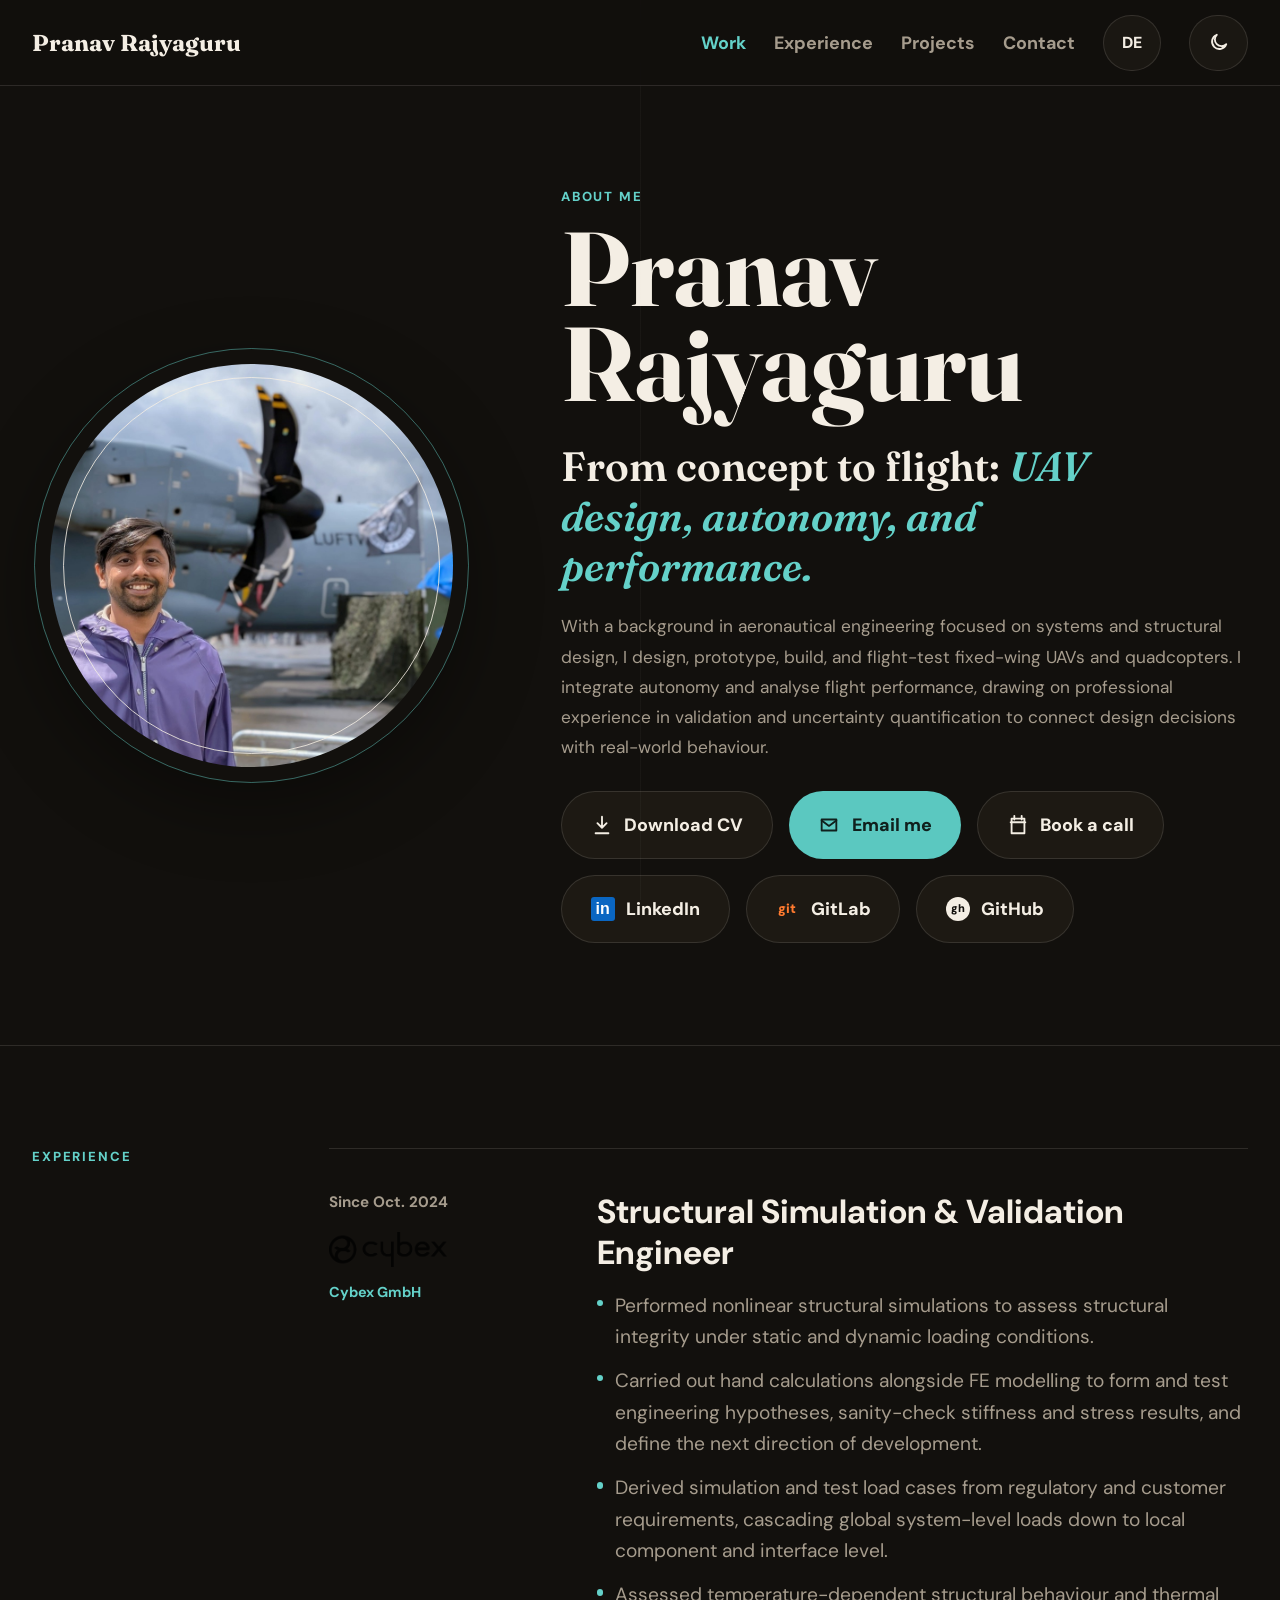
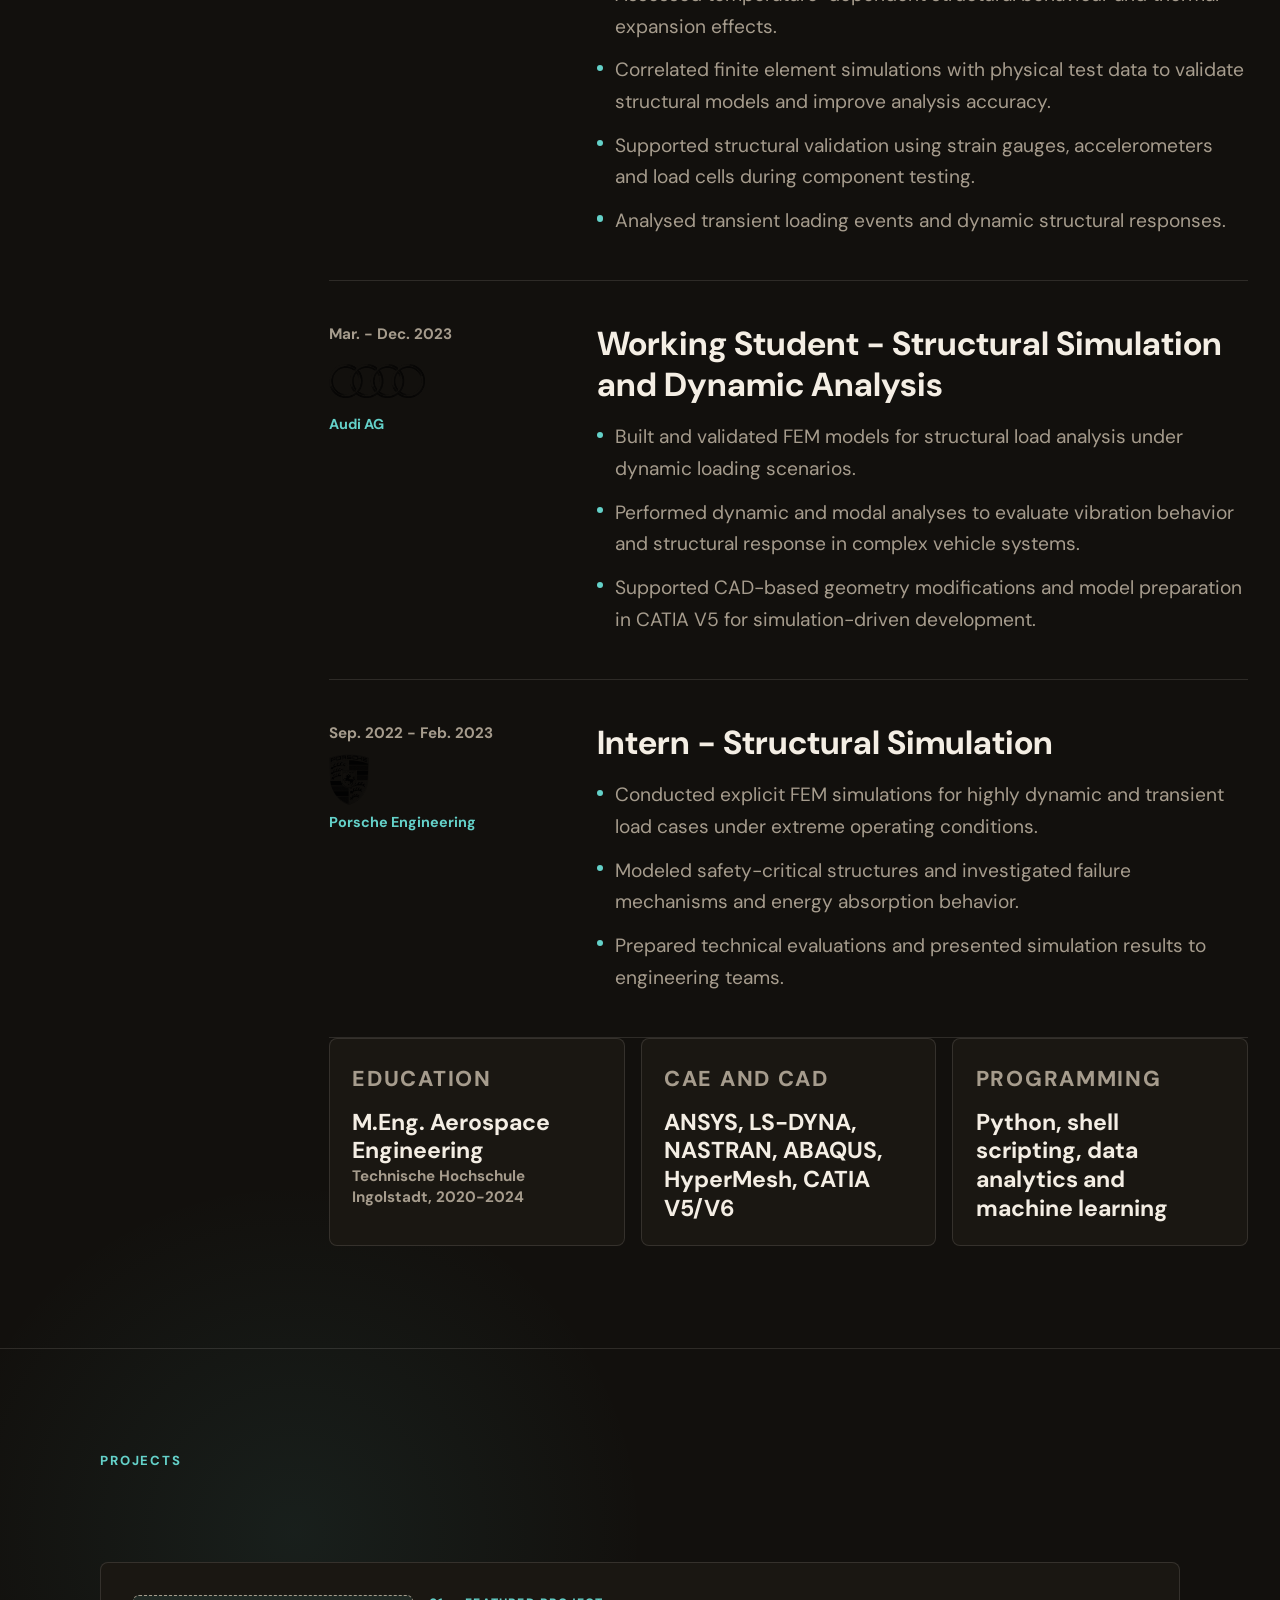
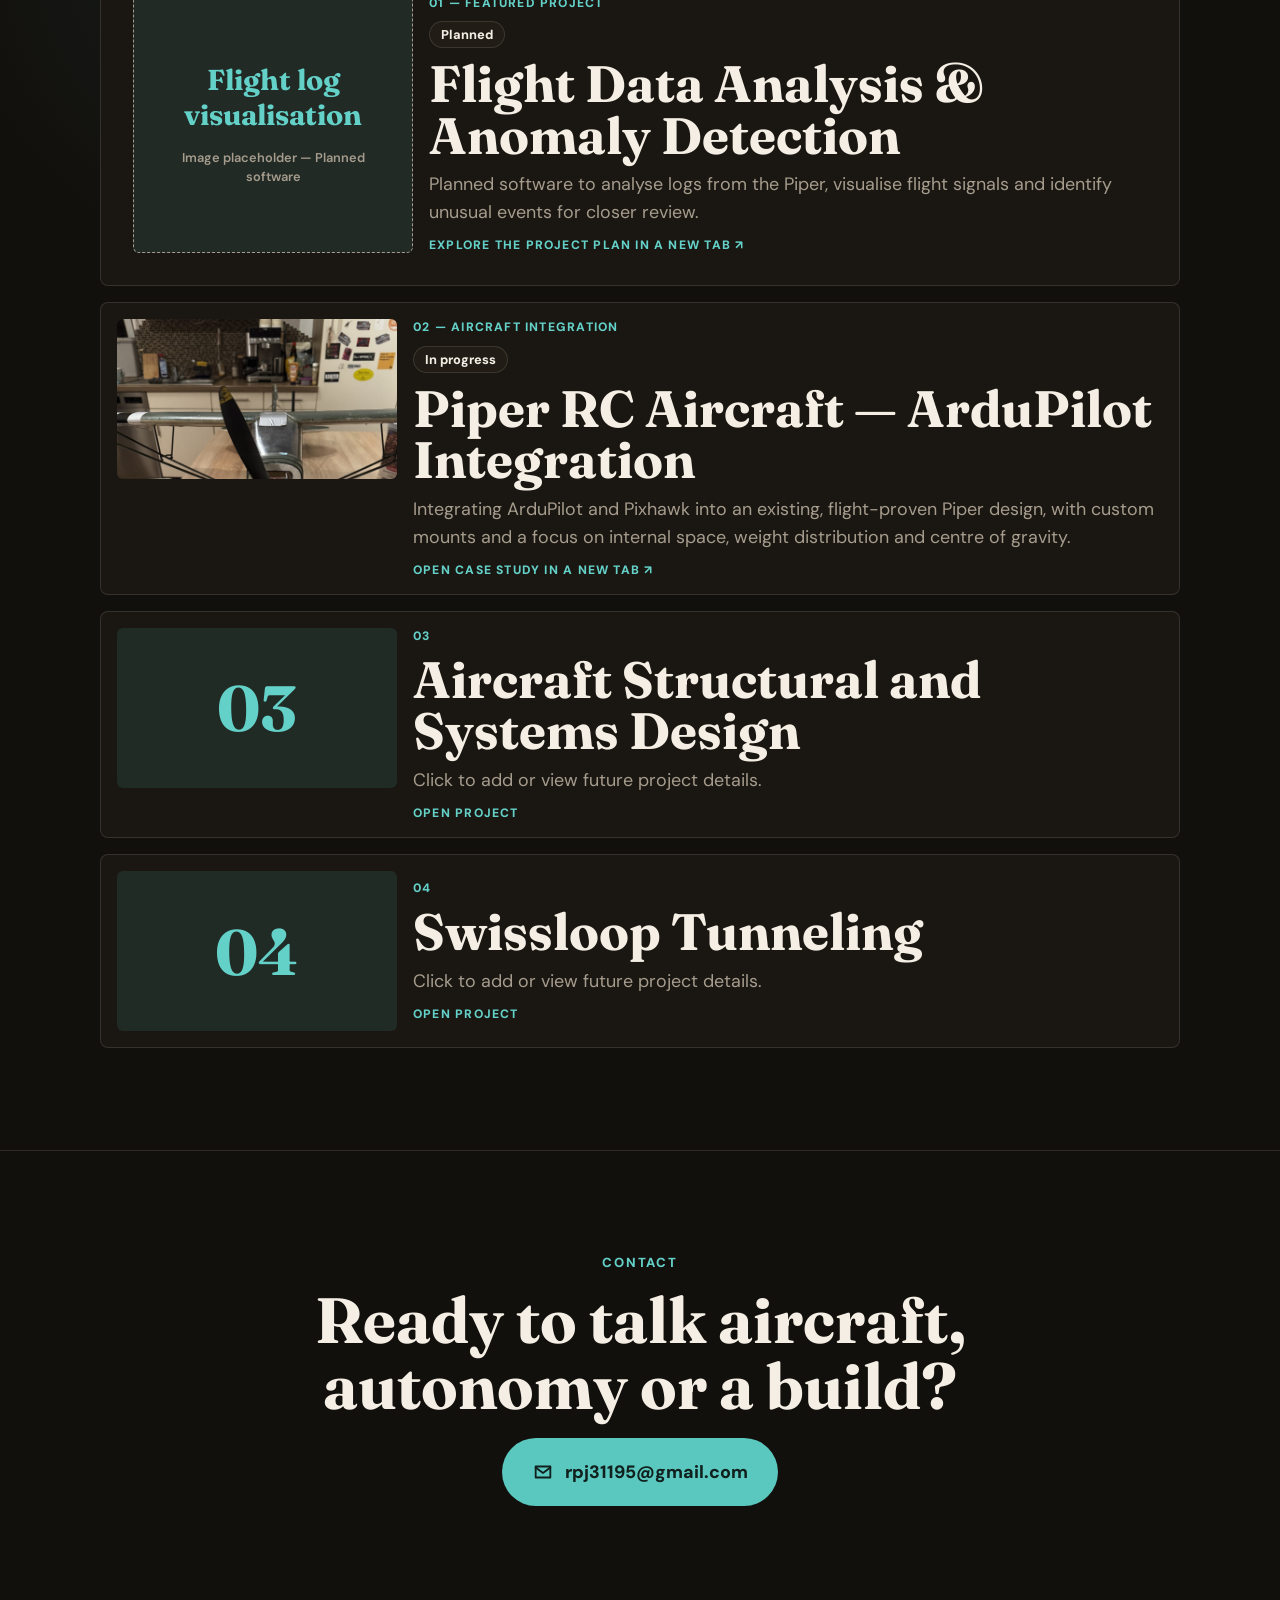
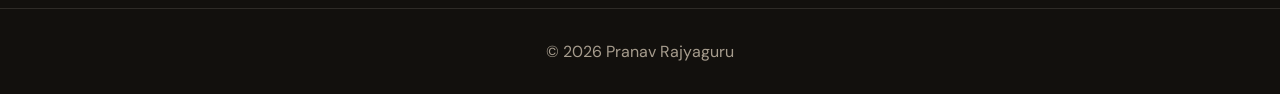
==== index.html @ cef31b55 "Add supplied Piper photos and clips in a compact responsive gallery" ====
<!DOCTYPE html>
<html lang="en">
<head>
  <meta charset="UTF-8">
  <meta name="viewport" content="width=device-width, initial-scale=1.0">
  <meta
    name="description"
    content="Portfolio for Pranav Rajyaguru, aeronautical engineer and UAV systems builder."
  >
  <title>Pranav Rajyaguru | Portfolio</title>
  <link rel="preconnect" href="https://fonts.googleapis.com">
  <link rel="preconnect" href="https://fonts.gstatic.com" crossorigin>
  <link
    href="https://fonts.googleapis.com/css2?family=DM+Sans:wght@500;600;700;800&family=Fraunces:opsz,wght@9..144,600;9..144,700&display=swap"
    rel="stylesheet"
  >
  <link rel="stylesheet" href="style.css?v=20260913-gallery">
</head>
<body>
  <header class="site-header">
    <nav class="nav-shell" aria-label="Primary navigation">
      <a class="brand" href="#work">Pranav Rajyaguru</a>

      <button class="menu-button" id="menuButton" type="button" aria-label="Open navigation">
        <span></span>
        <span></span>
        <span></span>
      </button>

      <div class="nav-actions" id="navLinks">
        <a class="active" href="#work">Work</a>
        <a href="#experience">Experience</a>
        <a href="#projects">Projects</a>
        <a href="#contact">Contact</a>
        <button class="chip-button" type="button" aria-label="Language preference">DE</button>
        <button class="chip-button theme-toggle" id="themeToggle" type="button" aria-label="Toggle theme">
          <svg viewBox="0 0 24 24" aria-hidden="true">
            <path d="M21 13.3A8 8 0 1 1 10.7 3a6.6 6.6 0 0 0 10.3 10.3Z"></path>
          </svg>
        </button>
      </div>
    </nav>
  </header>

  <main>
    <section class="hero section" id="work">
      <div class="hero-shell">
        <div class="portrait-wrap" aria-label="Portrait">
          <img src="assets/profile-round.jpg" alt="Pranav Rajyaguru" class="portrait">
        </div>

        <div class="hero-copy">
          <p class="eyebrow">About me</p>
          <h1>Pranav Rajyaguru</h1>
          <p class="lead">
            From concept to flight: <em>UAV design, autonomy, and performance.</em>
          </p>
          <p class="lead-detail">
            With a background in aeronautical engineering focused on systems
            and structural design, I design, prototype, build, and flight-test
            fixed-wing UAVs and quadcopters. I integrate autonomy and analyse
            flight performance, drawing on professional experience in validation
            and uncertainty quantification to connect design decisions with
            real-world behaviour.
          </p>

          <div class="button-row">
            <a class="pill-button" href="#contact">
              <svg viewBox="0 0 24 24" aria-hidden="true">
                <path d="M12 3v12m0 0 5-5m-5 5-5-5M5 21h14"></path>
              </svg>
              Download CV
            </a>
            <a class="pill-button primary" href="mailto:rpj31195@gmail.com">
              <svg viewBox="0 0 24 24" aria-hidden="true">
                <path d="M4 6h16v12H4z"></path>
                <path d="m4 7 8 6 8-6"></path>
              </svg>
              Email me
            </a>
            <a class="pill-button" href="#contact">
              <svg viewBox="0 0 24 24" aria-hidden="true">
                <path d="M8 2v4m8-4v4M4 9h16M5 5h14v16H5z"></path>
              </svg>
              Book a call
            </a>
          </div>

          <div class="social-row" aria-label="Social links">
            <a href="https://www.linkedin.com/in/pranavrajyaguru/" target="_blank" rel="noopener">
              <span class="social-icon linkedin">in</span>
              LinkedIn
            </a>
            <a href="https://gitlab.com/pranavrajyaguru" target="_blank" rel="noopener">
              <span class="social-icon gitlab">git</span>
              GitLab
            </a>
            <a href="https://github.com/pranavrajyaguru" target="_blank" rel="noopener">
              <span class="social-icon github">gh</span>
              GitHub
            </a>
          </div>
        </div>
      </div>
    </section>

    <section class="section split-section" id="experience">
      <div class="content-shell">
        <p class="section-kicker">Experience</p>
        <div class="experience-stack">
          <article class="experience-item">
            <div class="experience-meta">
              <span>Since Oct. 2024</span>
              <div class="experience-logo-card">
                <img class="cybex-logo-img" src="assets/experience-cybex-transparent.png" alt="Cybex GmbH logo">
              </div>
              <strong>Cybex GmbH</strong>
            </div>
            <div>
              <h3>Structural Simulation &amp; Validation Engineer</h3>
              <ul>
                <li>Performed nonlinear structural simulations to assess structural integrity under static and dynamic loading conditions.</li>
                <li>Carried out hand calculations alongside FE modelling to form and test engineering hypotheses, sanity-check stiffness and stress results, and define the next direction of development.</li>
                <li>Derived simulation and test load cases from regulatory and customer requirements, cascading global system-level loads down to local component and interface level.</li>
                <li>Assessed temperature-dependent structural behaviour and thermal expansion effects.</li>
                <li>Correlated finite element simulations with physical test data to validate structural models and improve analysis accuracy.</li>
                <li>Supported structural validation using strain gauges, accelerometers and load cells during component testing.</li>
                <li>Analysed transient loading events and dynamic structural responses.</li>
              </ul>
            </div>
          </article>

          <article class="experience-item">
            <div class="experience-meta">
              <span>Mar. - Dec. 2023</span>
              <div class="experience-logo-card">
                <img class="audi-logo-img" src="assets/experience-audi-transparent.png" alt="Audi AG logo">
              </div>
              <strong>Audi AG</strong>
            </div>
            <div>
              <h3>Working Student - Structural Simulation and Dynamic Analysis</h3>
              <ul>
                <li>Built and validated FEM models for structural load analysis under dynamic loading scenarios.</li>
                <li>Performed dynamic and modal analyses to evaluate vibration behavior and structural response in complex vehicle systems.</li>
                <li>Supported CAD-based geometry modifications and model preparation in CATIA V5 for simulation-driven development.</li>
              </ul>
            </div>
          </article>

          <article class="experience-item">
            <div class="experience-meta">
              <span>Sep. 2022 - Feb. 2023</span>
              <div class="experience-logo-card">
                <img class="porsche-logo-img" src="assets/experience-porsche-transparent.png" alt="Porsche Engineering logo">
              </div>
              <strong>Porsche Engineering</strong>
            </div>
            <div>
              <h3>Intern - Structural Simulation</h3>
              <ul>
                <li>Conducted explicit FEM simulations for highly dynamic and transient load cases under extreme operating conditions.</li>
                <li>Modeled safety-critical structures and investigated failure mechanisms and energy absorption behavior.</li>
                <li>Prepared technical evaluations and presented simulation results to engineering teams.</li>
              </ul>
            </div>
          </article>

          <div class="card-grid">
            <article class="detail-card">
              <p>Education</p>
              <h3>M.Eng. Aerospace Engineering</h3>
              <span>Technische Hochschule Ingolstadt, 2020-2024</span>
            </article>
            <article class="detail-card">
              <p>CAE and CAD</p>
              <h3>ANSYS, LS-DYNA, NASTRAN, ABAQUS, HyperMesh, CATIA V5/V6</h3>
            </article>
            <article class="detail-card">
              <p>Programming</p>
              <h3>Python, shell scripting, data analytics and machine learning</h3>
            </article>
          </div>
        </div>
      </div>
    </section>

    <section class="section split-section" id="projects">
      <div class="content-shell">
        <p class="section-kicker">Projects</p>
        <div class="project-stack">
          <article class="project-accordion project-featured">
            <a class="project-card-link" href="project-flight-data.html" target="_blank" rel="noopener">
              <span class="project-card-media analysis-placeholder">Flight log visualisation<span>Image placeholder &mdash; Planned software</span></span>
              <span class="project-summary-copy">
                <span class="project-card-number">01 &mdash; Featured project</span>
                <span class="project-status">Planned</span>
                <strong>Flight Data Analysis &amp; Anomaly Detection</strong>
                <span>Planned software to analyse logs from the Piper, visualise flight signals and identify unusual events for closer review.</span>
                <span class="project-card-action">Explore the project plan in a new tab &#8599;</span>
              </span>
            </a>
          </article>

          <article class="project-accordion">
            <a class="project-card-link" href="project-autonomous-uav.html" target="_blank" rel="noopener">
              <img class="aircraft-photo" src="assets/piper/piper-9458.jpg" alt="Piper aircraft viewed from the front on the workbench" loading="lazy">
              <span class="project-summary-copy">
                <span class="project-card-number">02 &mdash; Aircraft integration</span>
                <span class="project-status">In progress</span>
                <strong>Piper RC Aircraft &mdash; ArduPilot Integration</strong>
                <span>Integrating ArduPilot and Pixhawk into an existing, flight-proven Piper design, with custom mounts and a focus on internal space, weight distribution and centre of gravity.</span>
                <span class="project-card-action">Open case study in a new tab &#8599;</span>
              </span>
            </a>
          </article>

          <details class="project-accordion">
            <summary>
              <span class="project-card-media" aria-hidden="true">03</span>
              <span class="project-summary-copy">
                <span class="project-card-number">03</span>
                <strong>Aircraft Structural and Systems Design</strong>
                <span>Click to add or view future project details.</span>
                <span class="project-card-action">Open project</span>
              </span>
            </summary>
            <div class="project-placeholder">
              <p class="project-label">Aircraft Design</p>
              <h2>Aircraft Structural and Systems Design</h2>
              <p>
                This project card is ready for the full aircraft structure and
                systems engineering description.
              </p>
            </div>
          </details>

          <details class="project-accordion">
            <summary>
              <span class="project-card-media" aria-hidden="true">04</span>
              <span class="project-summary-copy">
                <span class="project-card-number">04</span>
                <strong>Swissloop Tunneling</strong>
                <span>Click to add or view future project details.</span>
                <span class="project-card-action">Open project</span>
              </span>
            </summary>
            <div class="project-placeholder">
              <p class="project-label">Student Engineering Team</p>
              <h2>Swissloop Tunneling</h2>
              <p>
                This project card is ready for the full Swissloop Tunneling
                project story.
              </p>
            </div>
          </details>
        </div>
      </div>
    </section>

    <section class="section contact-section" id="contact">
      <div class="contact-shell">
        <p class="section-kicker">Contact</p>
        <h2>Ready to talk aircraft, autonomy or a build?</h2>
        <a class="pill-button primary" href="mailto:rpj31195@gmail.com">
          <svg viewBox="0 0 24 24" aria-hidden="true">
            <path d="M4 6h16v12H4z"></path>
            <path d="m4 7 8 6 8-6"></path>
          </svg>
          rpj31195@gmail.com
        </a>
      </div>
    </section>
  </main>

  <footer class="footer">
    <p>&copy; <span id="currentYear"></span> Pranav Rajyaguru</p>
  </footer>

  <script src="script.js?v=20260908-hero-copy"></script>
</body>
</html>
---- style.css ----
:root {
  --bg: #12100d;
  --panel: #1a1712;
  --panel-strong: #211d16;
  --text: #f4eee4;
  --muted: #a69c8d;
  --line: rgba(244, 238, 228, 0.12);
  --accent: #64d1c9;
  --accent-strong: #5bc8c0;
  --shadow: rgba(0, 0, 0, 0.35);
  --font-display: "Fraunces", Georgia, serif;
  --font-body: "DM Sans", Arial, sans-serif;
}

[data-theme="light"] {
  --bg: #f5eee4;
  --panel: #fff8ed;
  --panel-strong: #efe3d2;
  --text: #181510;
  --muted: #6f6252;
  --line: rgba(24, 21, 16, 0.14);
  --shadow: rgba(57, 43, 25, 0.14);
}

* {
  box-sizing: border-box;
  margin: 0;
  padding: 0;
}

html {
  scroll-behavior: smooth;
}

body {
  background:
    radial-gradient(circle at 23% 64%, rgba(100, 209, 201, 0.08), transparent 22rem),
    var(--bg);
  color: var(--text);
  font-family: var(--font-body);
  min-height: 100vh;
  transition: background-color 180ms ease, color 180ms ease;
}

body::before {
  background: linear-gradient(90deg, transparent, rgba(244, 238, 228, 0.035), transparent);
  content: "";
  inset: 0 auto 0 50%;
  pointer-events: none;
  position: fixed;
  width: 1px;
}

img {
  display: block;
  max-width: 100%;
}

a {
  color: inherit;
  text-decoration: none;
}

button {
  color: inherit;
  font: inherit;
}

.site-header {
  background: rgba(18, 16, 13, 0.86);
  backdrop-filter: blur(18px);
  position: sticky;
  top: 0;
  z-index: 10;
}

[data-theme="light"] .site-header {
  background: rgba(245, 238, 228, 0.86);
}

.nav-shell {
  align-items: center;
  border-bottom: 1px solid var(--line);
  display: flex;
  gap: 2rem;
  justify-content: space-between;
  margin: 0 auto;
  max-width: 1476px;
  min-height: 86px;
  padding: 0 2rem;
}

.brand {
  font-family: var(--font-display);
  font-size: clamp(1.25rem, 1.8vw, 1.7rem);
  font-weight: 700;
  letter-spacing: 0;
}

.nav-actions {
  align-items: center;
  display: flex;
  gap: clamp(1rem, 2.2vw, 2.4rem);
}

.nav-actions a {
  color: var(--muted);
  font-size: clamp(0.95rem, 1.4vw, 1.38rem);
  font-weight: 700;
  transition: color 160ms ease;
}

.nav-actions a:hover,
.nav-actions a.active {
  color: var(--accent);
}

.chip-button {
  align-items: center;
  background: var(--panel);
  border: 1px solid var(--line);
  border-radius: 999px;
  cursor: pointer;
  display: inline-flex;
  font-weight: 800;
  height: 56px;
  justify-content: center;
  min-width: 56px;
  padding: 0 1.1rem;
  transition: transform 160ms ease, border-color 160ms ease;
}

.chip-button:hover {
  border-color: rgba(100, 209, 201, 0.45);
  transform: translateY(-2px);
}

.theme-toggle svg {
  fill: none;
  height: 22px;
  stroke: currentColor;
  stroke-linecap: round;
  stroke-linejoin: round;
  stroke-width: 2;
  width: 22px;
}

.menu-button {
  background: transparent;
  border: 0;
  cursor: pointer;
  display: none;
  height: 42px;
  width: 42px;
}

.menu-button span {
  background: currentColor;
  display: block;
  height: 2px;
  margin: 7px auto;
  width: 23px;
}

.section {
  padding: clamp(5rem, 8vw, 9rem) 2rem;
}

.hero {
  min-height: calc(100vh - 86px);
}

.hero-shell {
  align-items: center;
  display: grid;
  gap: clamp(3.5rem, 7vw, 6rem);
  grid-template-columns: minmax(280px, 0.78fr) minmax(320px, 1.22fr);
  margin: 0 auto;
  max-width: 1510px;
}

.portrait-wrap {
  aspect-ratio: 1;
  border: 1px solid rgba(100, 209, 201, 0.46);
  border-radius: 50%;
  box-shadow: 0 24px 70px var(--shadow);
  margin-inline: auto;
  max-width: 510px;
  padding: 15px;
  position: relative;
  width: min(100%, 34vw);
}

.portrait-wrap::after {
  border: 1px solid rgba(244, 238, 228, 0.82);
  border-radius: 50%;
  content: "";
  inset: 28px;
  pointer-events: none;
  position: absolute;
}

.portrait {
  border-radius: 50%;
  height: 100%;
  object-fit: cover;
  object-position: center;
  width: 100%;
}

.hero-copy {
  max-width: 740px;
}

.eyebrow,
.section-kicker,
.project-label {
  color: var(--accent);
  font-size: 0.82rem;
  font-weight: 800;
  letter-spacing: 0.14em;
  margin-bottom: 1rem;
  text-transform: uppercase;
}

h1,
h2 {
  font-family: var(--font-display);
  font-weight: 700;
  letter-spacing: 0;
}

h1 {
  font-size: clamp(4.5rem, 8.2vw, 7.3rem);
  line-height: 0.9;
  margin-bottom: 2rem;
}

.lead {
  font-family: var(--font-display);
  font-size: clamp(2rem, 3.2vw, 2.8rem);
  font-weight: 600;
  line-height: 1.22;
  max-width: 620px;
}

.lead em {
  color: var(--accent);
  font-style: italic;
}

.lead-detail {
  color: var(--muted);
  font-size: clamp(1.02rem, 1.35vw, 1.2rem);
  line-height: 1.75;
  margin-top: 1.2rem;
  max-width: 710px;
}

.button-row,
.social-row {
  display: flex;
  flex-wrap: wrap;
  gap: 1rem;
}

.button-row {
  margin-top: 1.75rem;
}

.social-row {
  margin-top: 1rem;
}

.pill-button,
.social-row a {
  align-items: center;
  background: rgba(33, 29, 22, 0.78);
  border: 1px solid var(--line);
  border-radius: 999px;
  display: inline-flex;
  font-size: clamp(1rem, 1.4vw, 1.35rem);
  font-weight: 800;
  gap: 0.7rem;
  justify-content: center;
  min-height: 68px;
  padding: 0 1.8rem;
  transition: transform 160ms ease, border-color 160ms ease, background 160ms ease;
}

[data-theme="light"] .pill-button,
[data-theme="light"] .social-row a {
  background: rgba(255, 248, 237, 0.8);
}

.pill-button:hover,
.social-row a:hover {
  border-color: rgba(100, 209, 201, 0.5);
  transform: translateY(-3px);
}

.pill-button.primary {
  background: var(--accent-strong);
  border-color: transparent;
  color: #10201d;
}

.pill-button svg {
  fill: none;
  height: 22px;
  stroke: currentColor;
  stroke-linecap: round;
  stroke-linejoin: round;
  stroke-width: 2;
  width: 22px;
}

.social-icon {
  align-items: center;
  display: inline-flex;
  font-size: 0.82rem;
  font-weight: 900;
  height: 24px;
  justify-content: center;
  line-height: 1;
  width: 24px;
}

.linkedin {
  background: #0a66c2;
  border-radius: 3px;
  color: #fff;
  font-family: Arial, sans-serif;
  font-size: 1rem;
}

.gitlab {
  color: #ff7a2f;
}

.github {
  background: var(--text);
  border-radius: 50%;
  color: var(--bg);
  font-size: 0.68rem;
}

.content-shell,
.contact-shell {
  margin: 0 auto;
  max-width: 1240px;
}

.content-shell {
  display: grid;
  gap: clamp(2rem, 6vw, 5rem);
  grid-template-columns: 220px 1fr;
}

.split-section {
  border-top: 1px solid var(--line);
}

.split-section h2,
.contact-section h2 {
  font-size: clamp(2.4rem, 5vw, 4.4rem);
  line-height: 1.03;
  margin-bottom: 1.2rem;
}

.split-section p:not(.section-kicker):not(.project-label) {
  color: var(--muted);
  font-size: clamp(1.05rem, 1.7vw, 1.35rem);
  line-height: 1.75;
  max-width: 870px;
}

.card-grid {
  display: grid;
  gap: 1rem;
  grid-template-columns: repeat(3, minmax(0, 1fr));
}

.experience-stack {
  display: grid;
  gap: 0;
}

.experience-item {
  background: transparent;
  border: 0;
  border-top: 1px solid var(--line);
  border-radius: 0;
  display: grid;
  gap: clamp(1.4rem, 4vw, 3rem);
  grid-template-columns: minmax(170px, 220px) minmax(0, 1fr);
  padding: clamp(1.8rem, 3.4vw, 2.7rem) 0;
}

.experience-item:last-of-type {
  border-bottom: 1px solid var(--line);
}

.experience-meta {
  align-content: start;
  display: grid;
  gap: 0.6rem;
}

.experience-meta span,
.detail-card span {
  color: var(--muted);
  font-size: 0.95rem;
  font-weight: 700;
}

.experience-meta strong {
  color: var(--accent);
  font-size: 0.9rem;
  line-height: 1.25;
}

.experience-logo-card {
  align-items: center;
  background: transparent;
  border: 0;
  border-radius: 0;
  display: flex;
  height: 48px;
  justify-content: flex-start;
  margin-top: 0.2rem;
  overflow: visible;
  padding: 0;
  width: 132px;
}

.experience-logo-card img {
  filter: grayscale(1) contrast(1.04);
  max-height: 42px;
  mix-blend-mode: multiply;
  object-fit: contain;
  opacity: 0.9;
  width: 100%;
}

.experience-logo-card .cybex-logo-img {
  max-height: none;
  width: 118px;
}

.experience-logo-card .audi-logo-img {
  max-height: none;
  width: 96px;
}

.experience-logo-card .porsche-logo-img {
  max-height: none;
  width: 40px;
}

[data-theme="dark"] .experience-logo-card img {
  filter: grayscale(1) invert(1) contrast(0.9);
  mix-blend-mode: screen;
  opacity: 0.82;
}

.experience-item h3 {
  font-size: clamp(1.45rem, 2.6vw, 2.25rem);
  line-height: 1.22;
  margin-bottom: 1rem;
}

.experience-item ul {
  color: var(--muted);
  display: grid;
  font-size: clamp(1rem, 1.6vw, 1.2rem);
  gap: 0.75rem;
  line-height: 1.65;
  list-style: none;
}

.experience-item li {
  padding-left: 1.15rem;
  position: relative;
}

.experience-item li::before {
  background: var(--accent);
  border-radius: 50%;
  content: "";
  height: 0.38rem;
  left: 0;
  position: absolute;
  top: 0.65rem;
  width: 0.38rem;
}

.detail-card,
.project-feature {
  background: var(--panel);
  border: 1px solid var(--line);
  border-radius: 8px;
}

.detail-card {
  padding: 1.4rem;
}

.detail-card p {
  color: var(--accent);
  font-size: 0.82rem;
  font-weight: 800;
  letter-spacing: 0.08em;
  margin-bottom: 0.55rem;
  text-transform: uppercase;
}

.detail-card h3 {
  font-size: clamp(1.2rem, 1.8vw, 1.55rem);
  line-height: 1.25;
}

.project-feature {
  align-items: start;
  display: grid;
  gap: 2rem;
  grid-template-columns: minmax(240px, 0.55fr) 1fr;
  overflow: hidden;
  padding: 1rem;
}

#projects .content-shell {
  grid-template-columns: 1fr;
  max-width: 1080px;
}

#projects .section-kicker {
  margin-bottom: 1rem;
}

.project-stack {
  display: grid;
  gap: 1rem;
}

.project-featured {
  border-color: var(--accent);
  border-top: 4px solid var(--accent);
}

.project-featured .project-card-link {
  padding: clamp(1rem, 3vw, 2rem);
}

.project-summary-copy .project-status {
  justify-self: start;
  background: var(--panel-strong);
  border: 1px solid var(--line);
  border-radius: 999px;
  color: var(--text);
  font-size: 0.8rem;
  font-weight: 800;
  padding: 0.25rem 0.7rem;
}

.analysis-placeholder {
  background: var(--panel-strong);
  border: 1px dashed var(--muted);
  color: var(--text);
  display: flex;
  flex-direction: column;
  gap: 1rem;
  justify-content: center;
  padding: 1.5rem;
  text-align: center;
}

.project-card-media.analysis-placeholder {
  font-size: clamp(1.3rem, 2.5vw, 1.8rem);
  height: 100%;
  min-height: 180px;
  aspect-ratio: auto;
}

.analysis-placeholder span {
  color: var(--muted);
  font-family: var(--font-body);
  font-size: 0.8rem;
  font-weight: 600;
  line-height: 1.5;
}

.project-card-link img.aircraft-photo {
  object-position: center top;
}

.project-card-link:focus-visible,
.case-study-link:focus-visible {
  outline: 3px solid var(--accent);
  outline-offset: -3px;
}

.project-accordion {
  background: var(--panel);
  border: 1px solid var(--line);
  border-radius: 8px;
  overflow: hidden;
  transition: border-color 160ms ease, background 160ms ease;
}

.project-accordion[open],
.project-accordion:hover {
  background: var(--panel-strong);
  border-color: rgba(100, 209, 201, 0.44);
}

.project-accordion summary,
.project-card-link {
  align-items: stretch;
  cursor: pointer;
  display: grid;
  gap: 1rem;
  grid-template-columns: minmax(180px, 280px) minmax(0, 1fr);
  list-style: none;
  padding: 1rem;
}

.project-accordion summary::-webkit-details-marker {
  display: none;
}

.project-accordion summary img,
.project-card-link img,
.project-card-media {
  aspect-ratio: 16 / 9;
  background: rgba(100, 209, 201, 0.1);
  border-radius: 6px;
  height: 160px;
  object-fit: cover;
  width: 100%;
}

.project-card-media {
  align-items: center;
  color: var(--accent);
  display: flex;
  font-family: var(--font-display);
  font-size: clamp(2.4rem, 6vw, 4rem);
  font-weight: 700;
  justify-content: center;
}

.project-summary-copy {
  align-content: center;
  display: grid;
  gap: 0.65rem;
  min-width: 0;
}

.project-summary-copy strong {
  font-family: var(--font-display);
  font-size: clamp(1.8rem, 4vw, 3.5rem);
  line-height: 1;
}

.project-summary-copy span:not(.project-card-number):not(.project-card-action):not(.project-status) {
  color: var(--muted);
  font-size: clamp(1rem, 1.4vw, 1.15rem);
  line-height: 1.55;
}

.project-card-number,
.project-card-action {
  color: var(--accent);
  font-size: 0.76rem;
  font-weight: 800;
  letter-spacing: 0.1em;
  text-transform: uppercase;
}

.project-card-link {
  transition: transform 180ms ease;
}

.project-card-link:hover {
  transform: translateY(-2px);
}

.project-accordion[open] .project-card-action {
  color: var(--text);
}

.project-accordion[open] .project-feature,
.project-accordion[open] .project-placeholder {
  animation: project-panel-in 180ms ease;
}

@keyframes project-panel-in {
  from {
    opacity: 0;
    transform: translateY(8px);
  }

  to {
    opacity: 1;
    transform: translateY(0);
  }
}

.project-feature img {
  aspect-ratio: 4 / 3;
  border-radius: 6px;
  height: 100%;
  max-height: 420px;
  object-fit: cover;
  width: 100%;
}

.project-copy {
  padding: 1rem 1rem 1rem 0;
}

.project-copy > p {
  margin-bottom: 1.2rem;
}

.project-highlights,
.project-phases {
  display: grid;
  gap: 1rem;
  margin-top: 1rem;
}

.project-highlights {
  grid-template-columns: repeat(2, minmax(0, 1fr));
}

.project-highlights div,
.project-phases article {
  background: rgba(255, 255, 255, 0.025);
  border: 1px solid var(--line);
  border-radius: 8px;
  padding: 1rem;
}

.project-highlights span,
.project-phases span {
  color: var(--accent);
  display: inline-block;
  font-size: 0.76rem;
  font-weight: 800;
  letter-spacing: 0.1em;
  margin-bottom: 0.4rem;
  text-transform: uppercase;
}

.project-phases h3 {
  font-size: clamp(1.1rem, 1.8vw, 1.35rem);
  margin-bottom: 0.45rem;
}

.project-tags {
  display: flex;
  flex-wrap: wrap;
  gap: 0.55rem;
  margin-top: 1.2rem;
}

.project-tags span {
  background: rgba(100, 209, 201, 0.1);
  border: 1px solid rgba(100, 209, 201, 0.28);
  border-radius: 999px;
  color: var(--accent);
  font-size: 0.82rem;
  font-weight: 800;
  padding: 0.35rem 0.7rem;
}

.project-placeholder {
  background: var(--panel);
  border: 1px solid var(--line);
  border-radius: 8px;
  padding: clamp(1.2rem, 3vw, 2rem);
}

.project-placeholder p:not(.project-label) {
  color: var(--muted);
  font-size: clamp(1.05rem, 1.7vw, 1.35rem);
  line-height: 1.75;
  max-width: 760px;
}

.contact-section {
  border-top: 1px solid var(--line);
  text-align: center;
}

.contact-shell {
  align-items: center;
  display: flex;
  flex-direction: column;
}

.contact-section h2 {
  max-width: 850px;
}

.footer {
  border-top: 1px solid var(--line);
  color: var(--muted);
  padding: 2rem;
  text-align: center;
}

@media (max-width: 980px) {
  .nav-actions {
    background: var(--bg);
    border-bottom: 1px solid var(--line);
    display: none;
    flex-direction: column;
    gap: 1.4rem;
    left: 0;
    padding: 1.5rem;
    position: absolute;
    right: 0;
    top: 86px;
  }

  .nav-actions.open {
    display: flex;
  }

  .menu-button {
    display: block;
  }

  .hero-shell,
  .content-shell,
  .experience-item,
  .project-feature {
    grid-template-columns: 1fr;
  }

  .project-accordion summary,
  .project-card-link {
    grid-template-columns: 1fr;
  }

  .portrait-wrap {
    max-width: 430px;
    width: min(100%, 430px);
  }

  .hero-copy {
    margin: 0 auto;
    text-align: center;
  }

  .lead {
    margin: 0 auto;
  }

  .button-row,
  .social-row {
    justify-content: center;
  }

  .project-copy {
    padding: 0.5rem;
  }

  .project-highlights {
    grid-template-columns: 1fr;
  }

  .card-grid {
    grid-template-columns: 1fr;
  }
}

@media (max-width: 620px) {
  .nav-shell,
  .section {
    padding-left: 1rem;
    padding-right: 1rem;
  }

  .hero {
    min-height: auto;
  }

  h1 {
    font-size: clamp(3.2rem, 16vw, 4.9rem);
  }

  .lead {
    font-size: clamp(1.55rem, 8vw, 2.15rem);
  }

  .portrait-wrap {
    padding: 10px;
  }

  .portrait-wrap::after {
    inset: 20px;
  }

  .pill-button,
  .social-row a {
    min-height: 56px;
    padding: 0 1.2rem;
    width: 100%;
  }
}
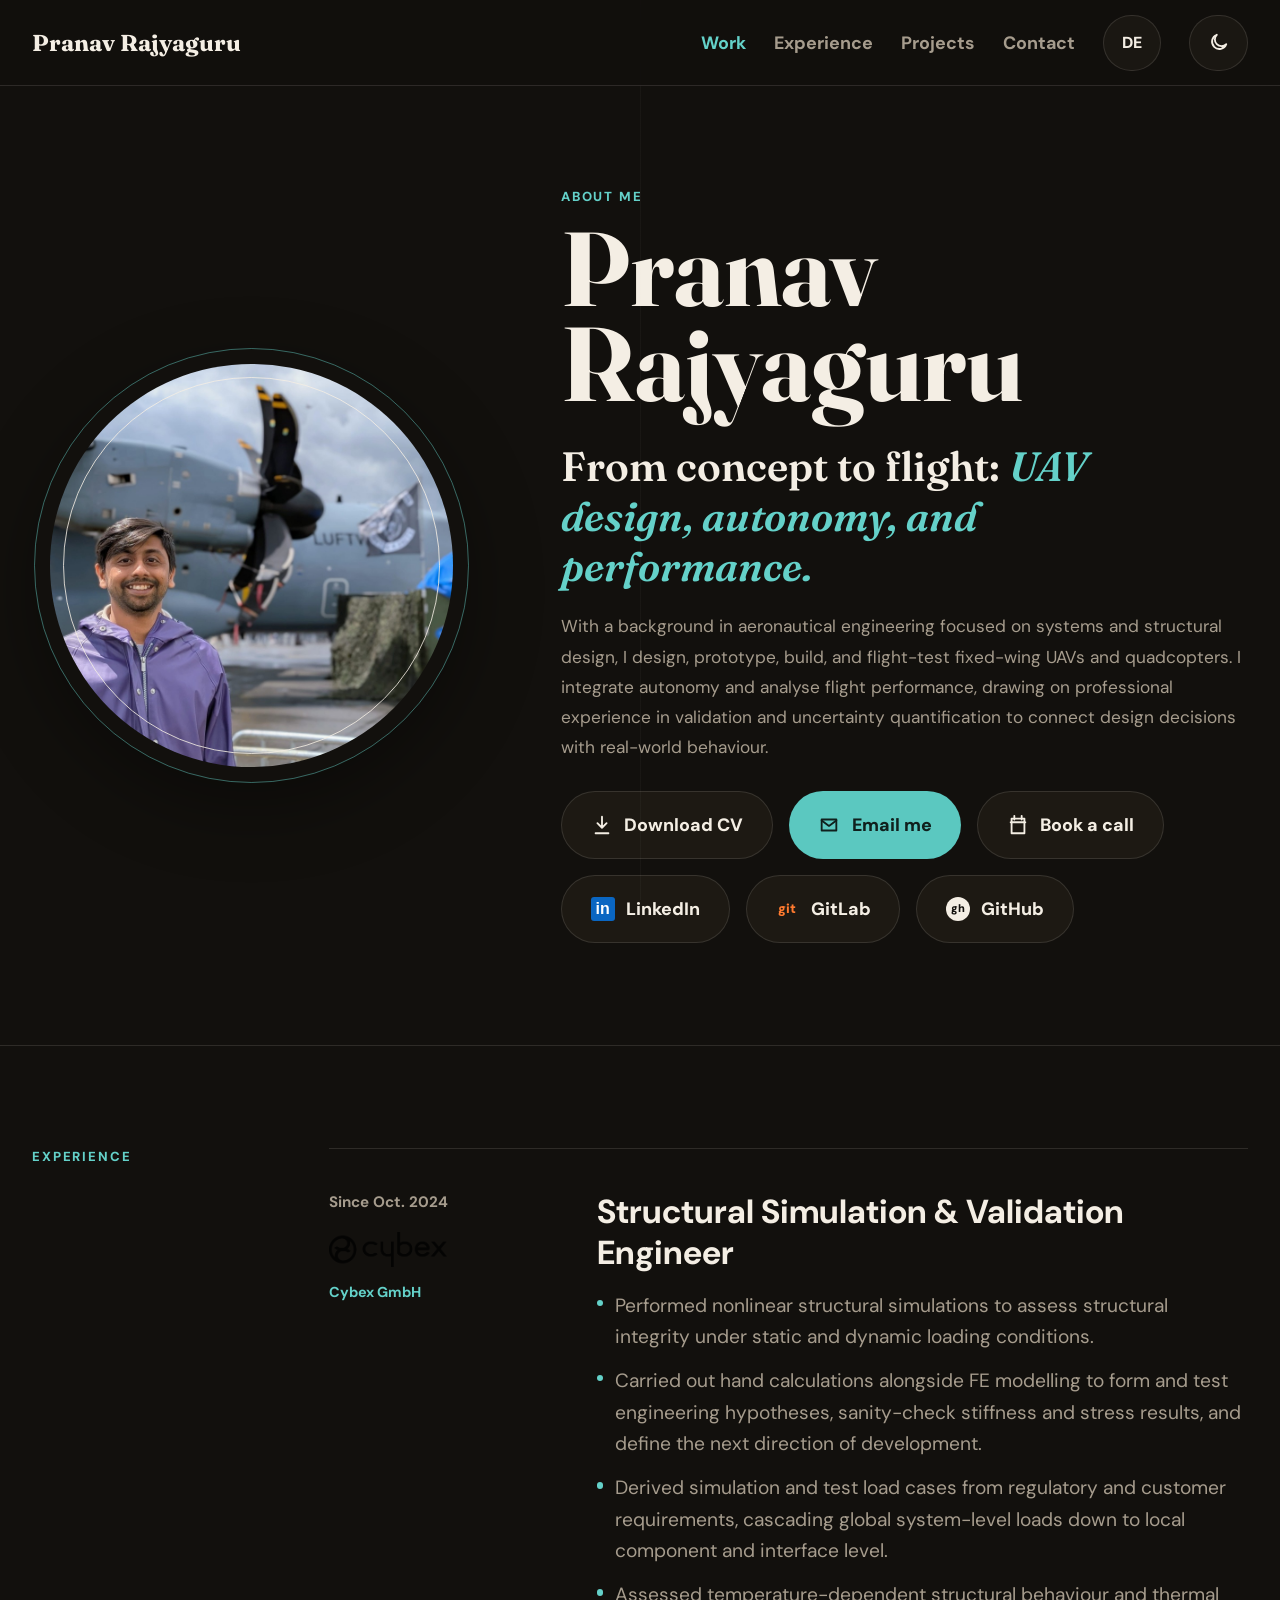
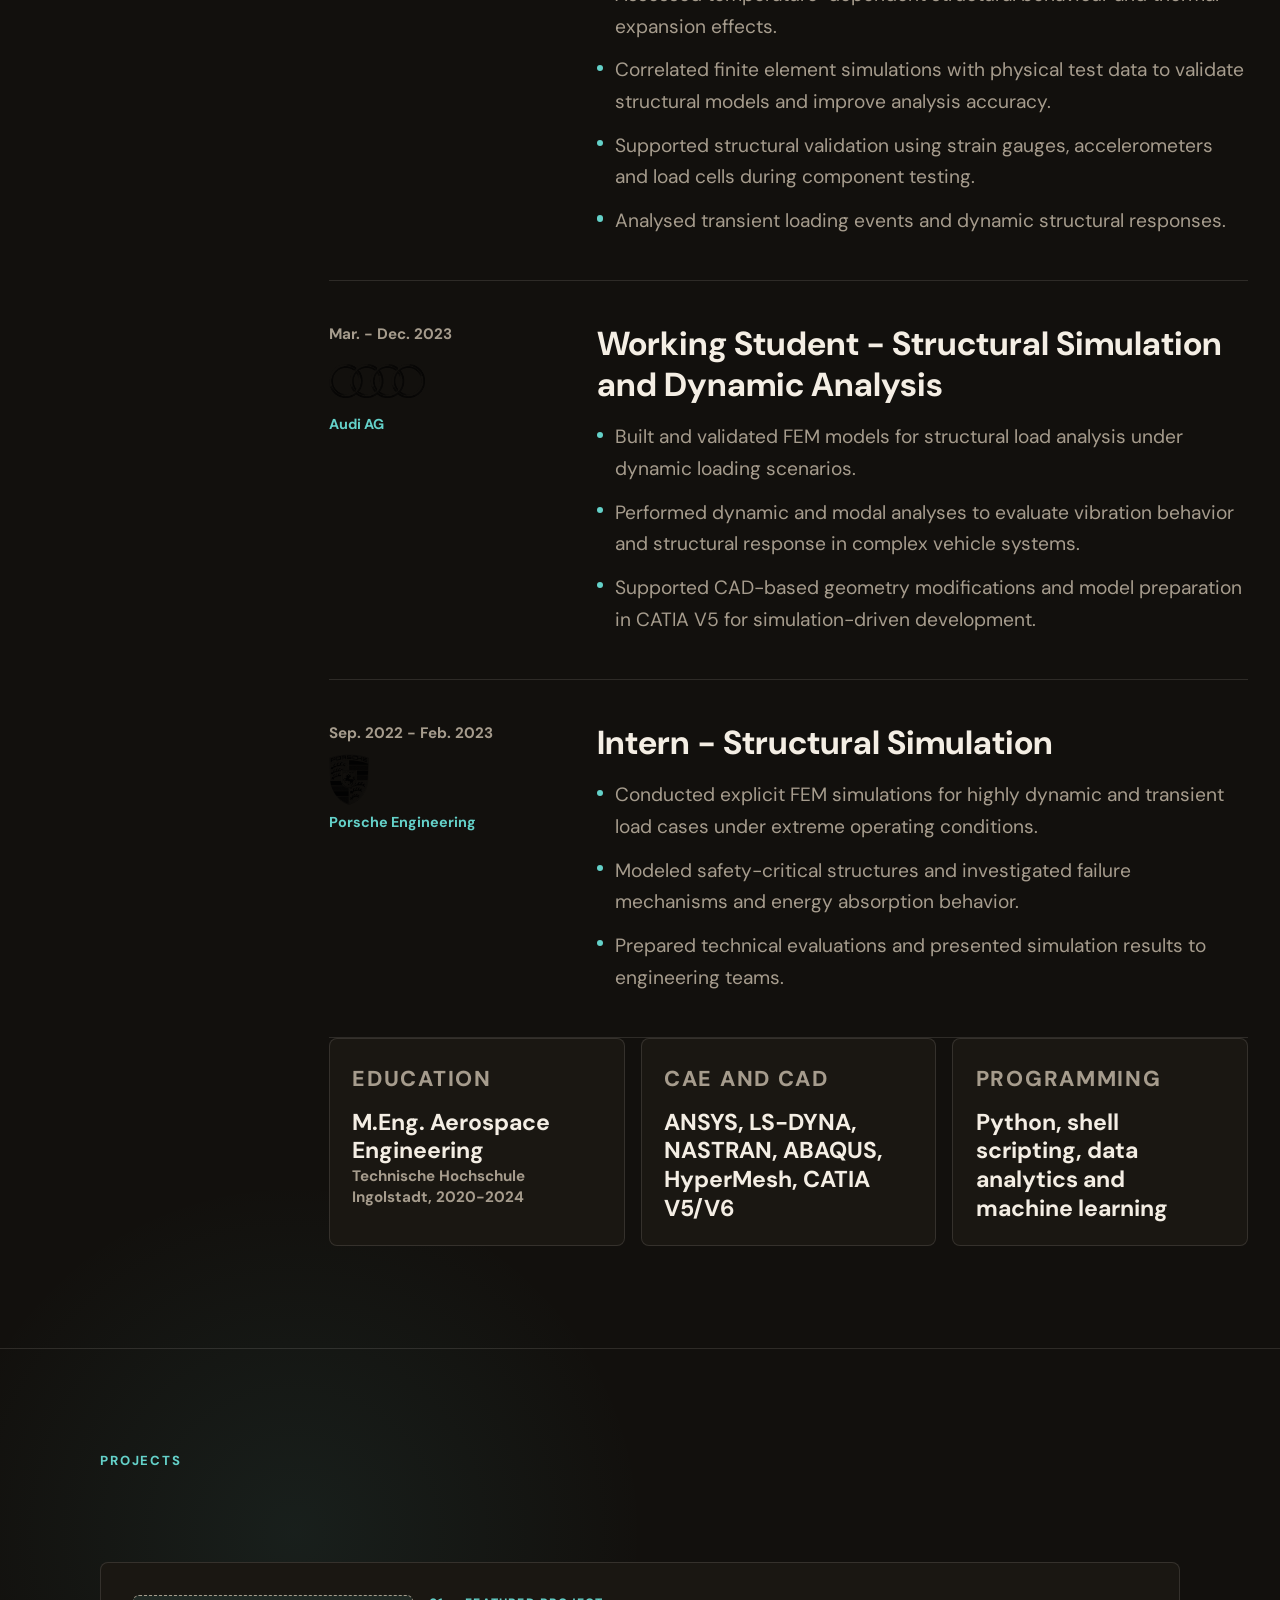
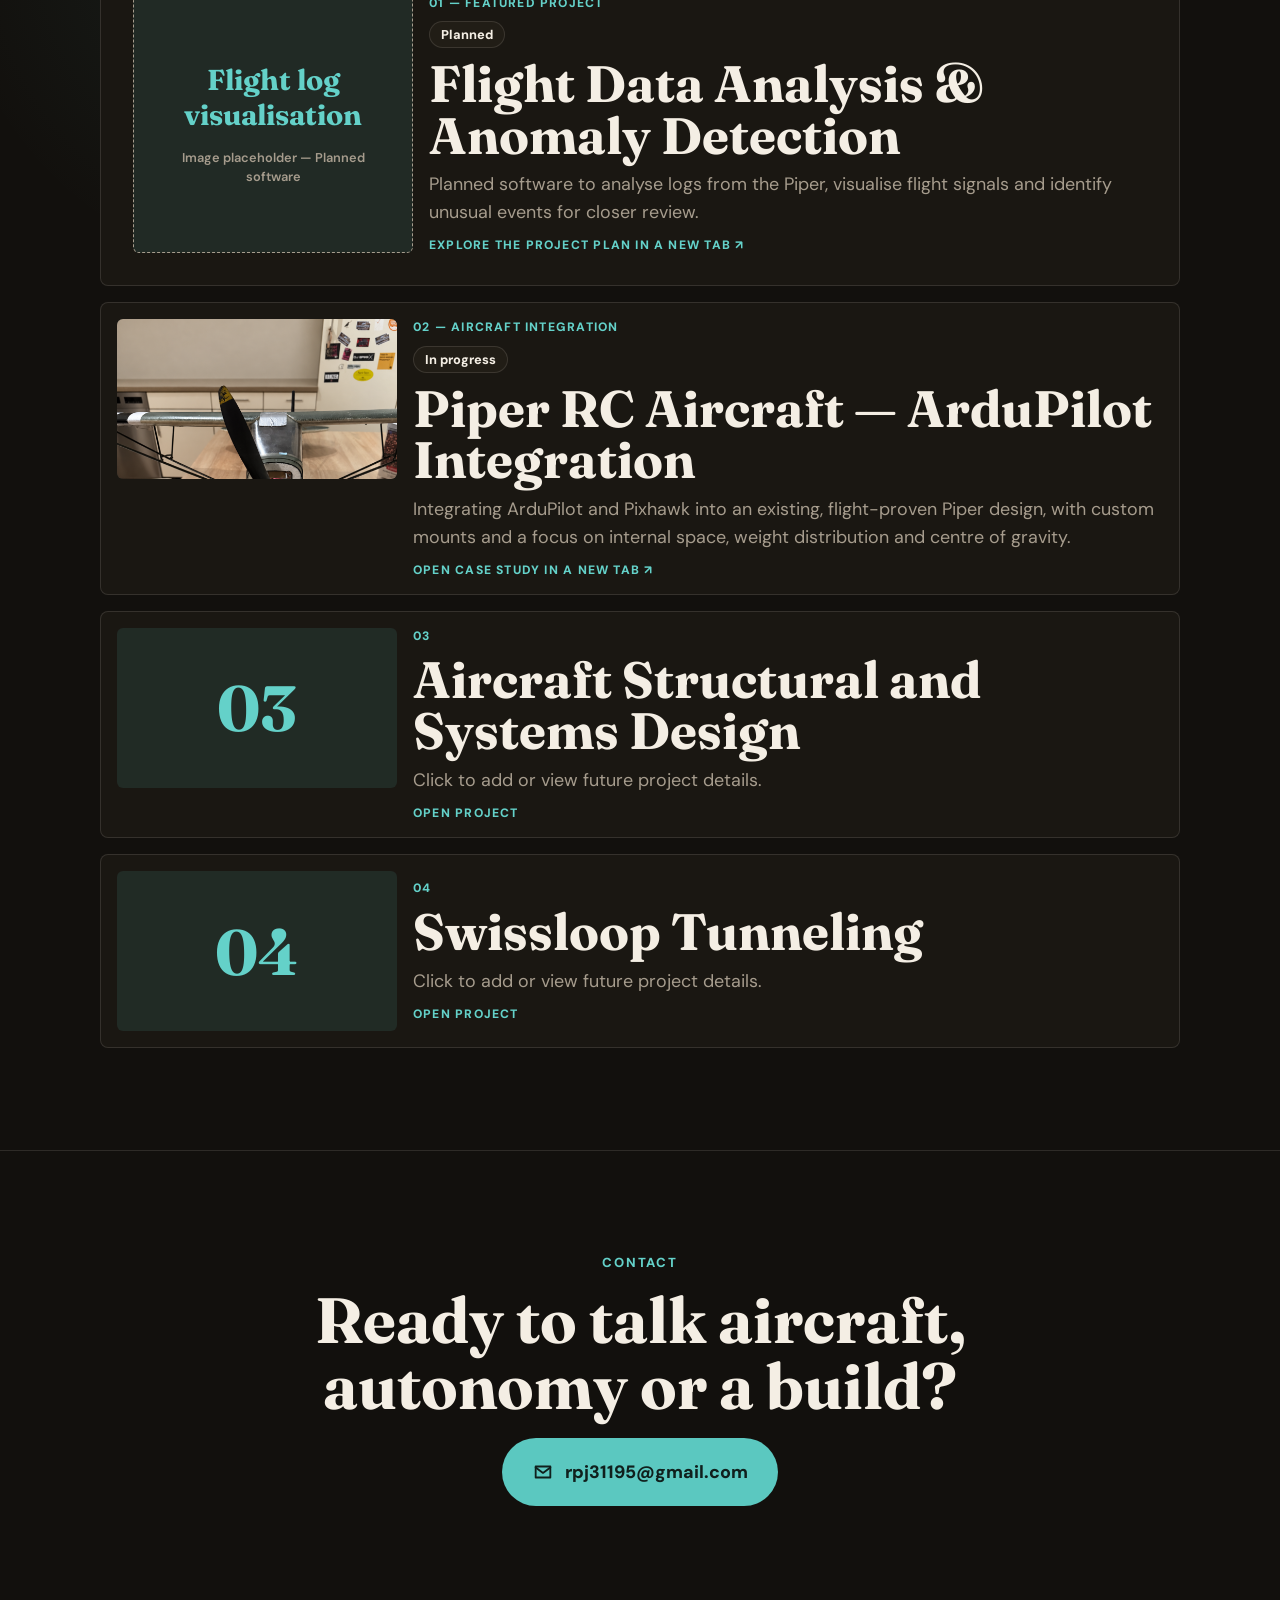
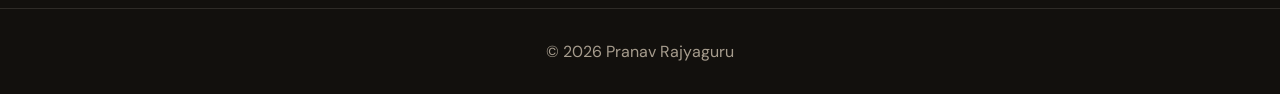
==== commit 96e020b0: "Clean marked kitchen background from Piper aircraft photo" ====
--- a/index.html
+++ b/index.html
@@ -204,7 +204,7 @@
 
           <article class="project-accordion">
             <a class="project-card-link" href="project-autonomous-uav.html" target="_blank" rel="noopener">
-              <img class="aircraft-photo" src="assets/piper/piper-9458.jpg" alt="Piper aircraft viewed from the front on the workbench" loading="lazy">
+              <img class="aircraft-photo" src="assets/piper/piper-9458-clean.png" alt="Piper aircraft viewed from the front on the workbench" loading="lazy">
               <span class="project-summary-copy">
                 <span class="project-card-number">02 &mdash; Aircraft integration</span>
                 <span class="project-status">In progress</span>
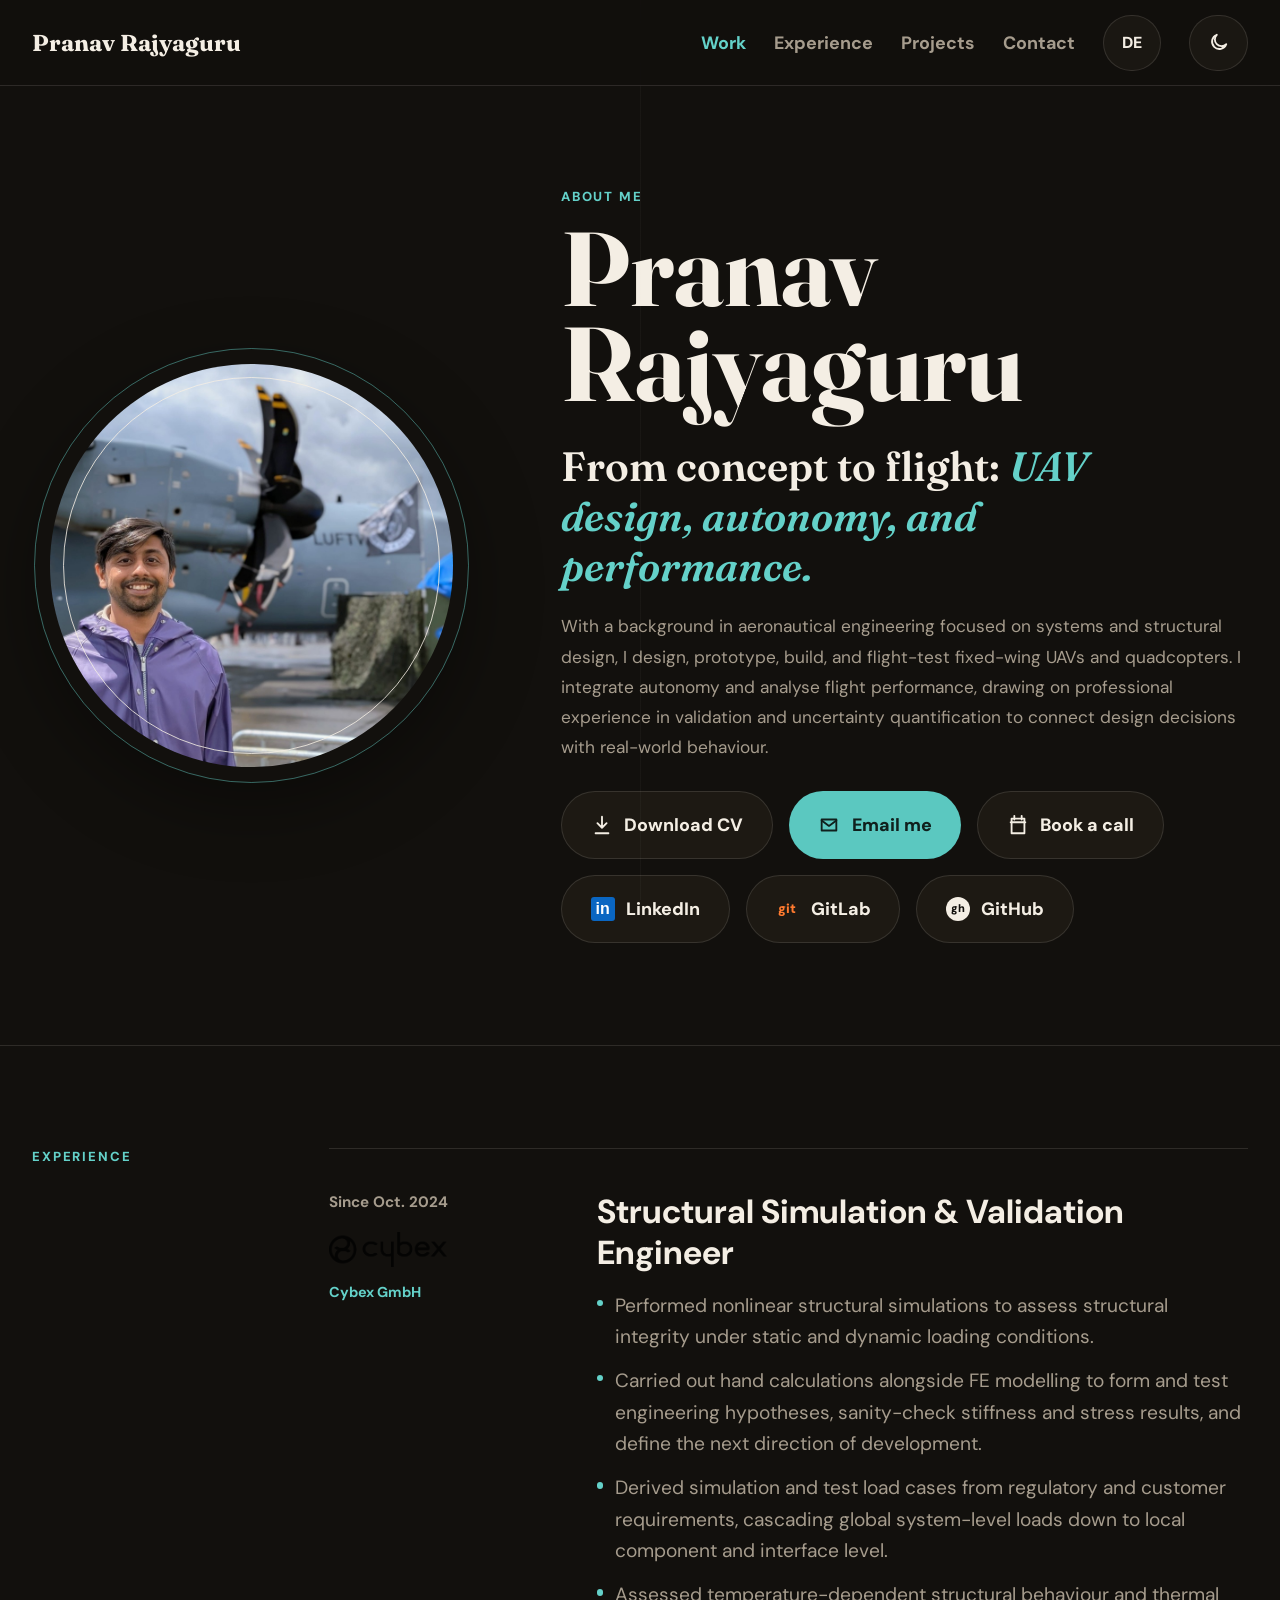
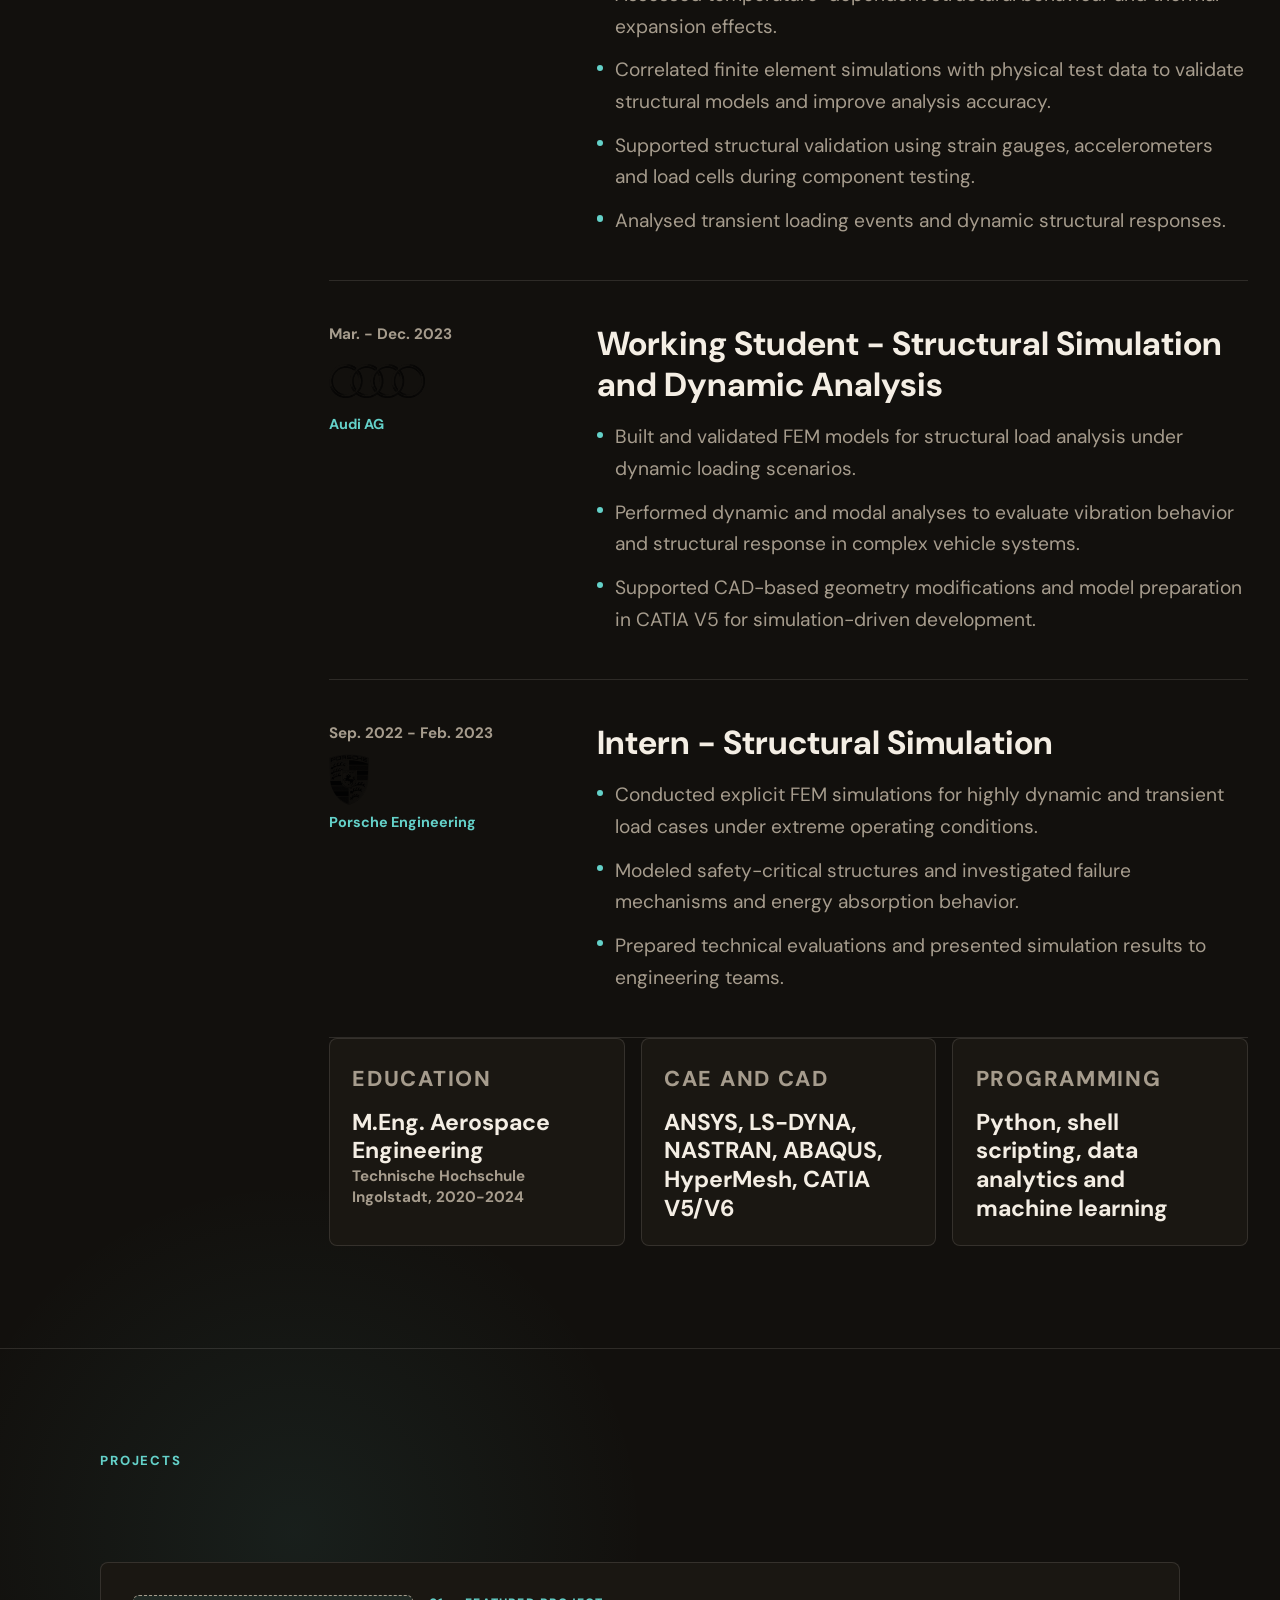
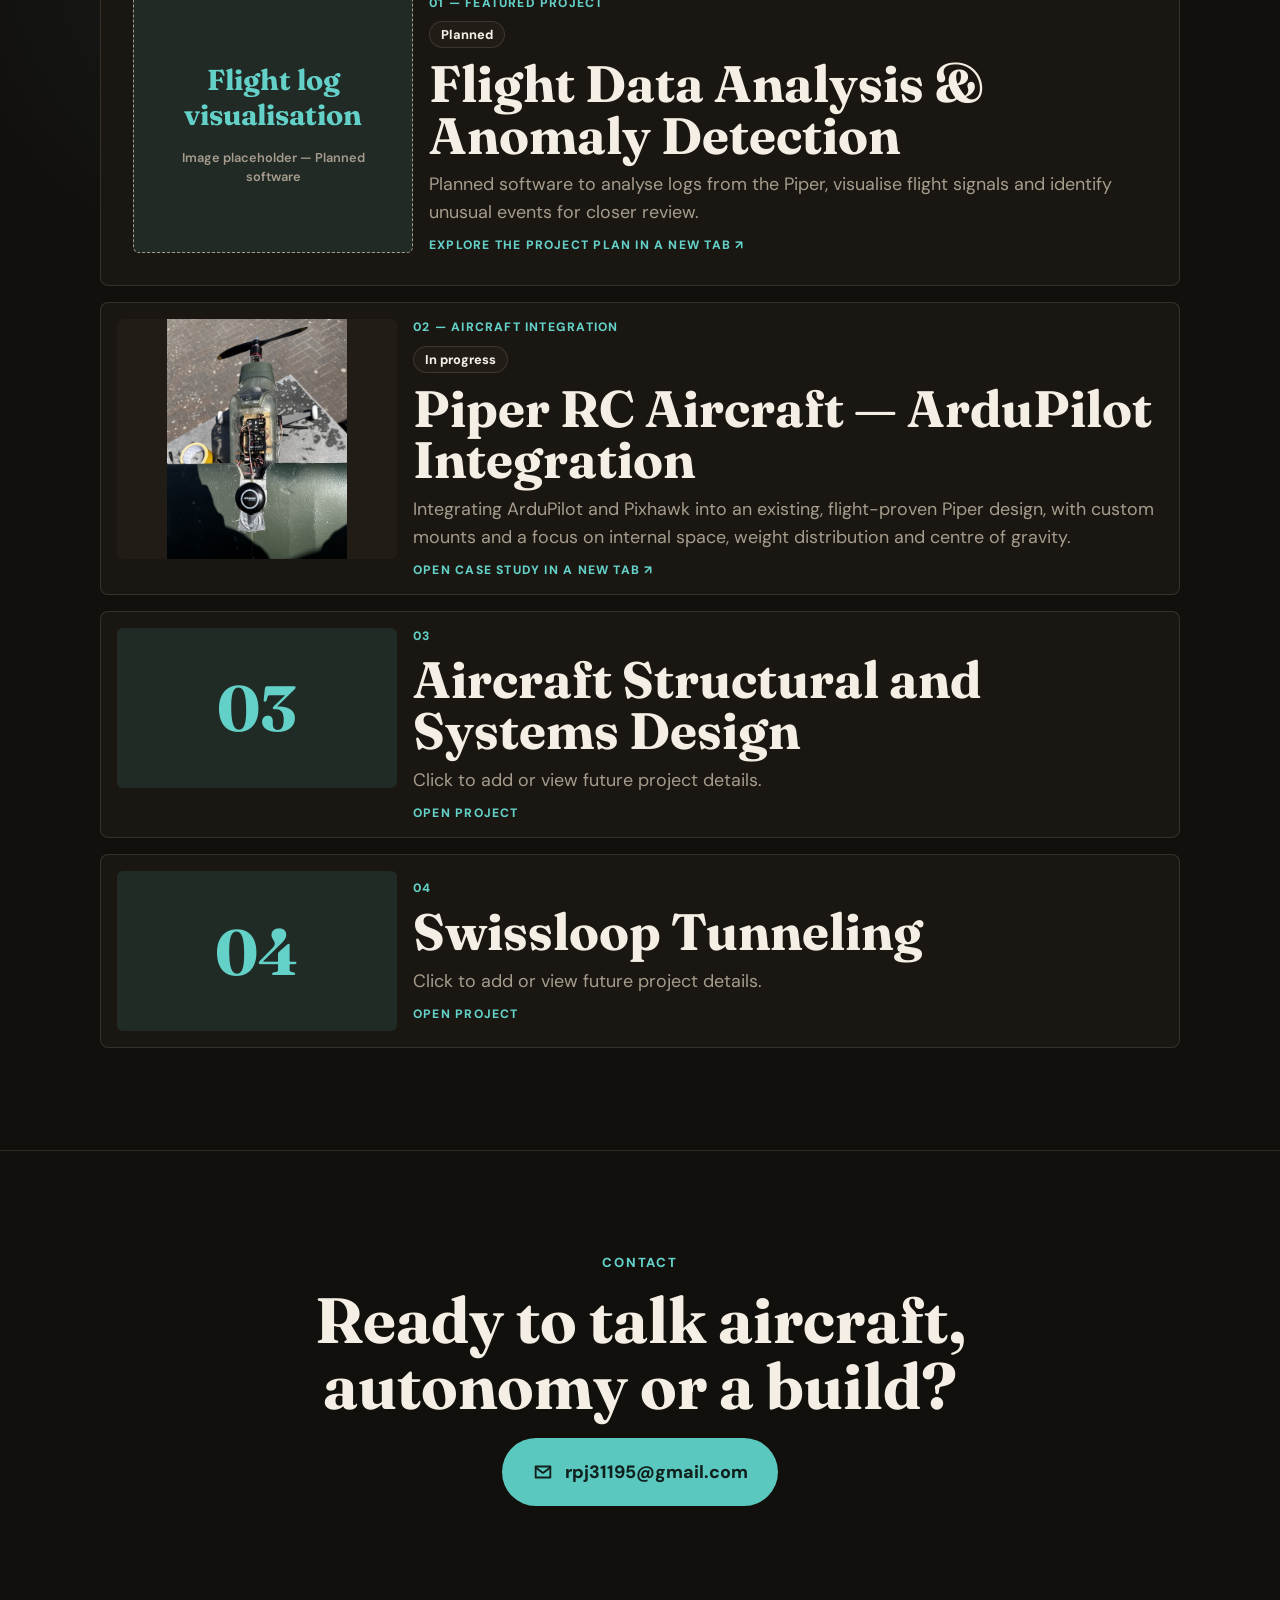
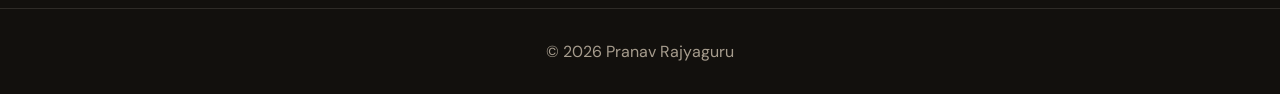
==== commit 768d69ee: "Use supplied Piper photo on main project card" ====
--- a/index.html
+++ b/index.html
@@ -14,7 +14,7 @@
     href="https://fonts.googleapis.com/css2?family=DM+Sans:wght@500;600;700;800&family=Fraunces:opsz,wght@9..144,600;9..144,700&display=swap"
     rel="stylesheet"
   >
-  <link rel="stylesheet" href="style.css?v=20260913-gallery">
+  <link rel="stylesheet" href="style.css?v=20260913-piper-main">
 </head>
 <body>
   <header class="site-header">
@@ -204,7 +204,7 @@
 
           <article class="project-accordion">
             <a class="project-card-link" href="project-autonomous-uav.html" target="_blank" rel="noopener">
-              <img class="aircraft-photo" src="assets/piper/piper-9458-clean.png" alt="Piper aircraft viewed from the front on the workbench" loading="lazy">
+              <img class="aircraft-photo piper-main-photo" src="assets/piper/piper-main.jpg" alt="Piper aircraft with the Pixhawk controller, wiring and GPS module visible in the open fuselage" loading="lazy">
               <span class="project-summary-copy">
                 <span class="project-card-number">02 &mdash; Aircraft integration</span>
                 <span class="project-status">In progress</span>
--- a/style.css
+++ b/style.css
@@ -594,6 +594,14 @@
   object-position: center top;
 }
 
+.project-card-link img.piper-main-photo {
+  height: 240px;
+  aspect-ratio: auto;
+  object-fit: contain;
+  object-position: center;
+  background: var(--panel-strong);
+}
+
 .project-card-link:focus-visible,
 .case-study-link:focus-visible {
   outline: 3px solid var(--accent);
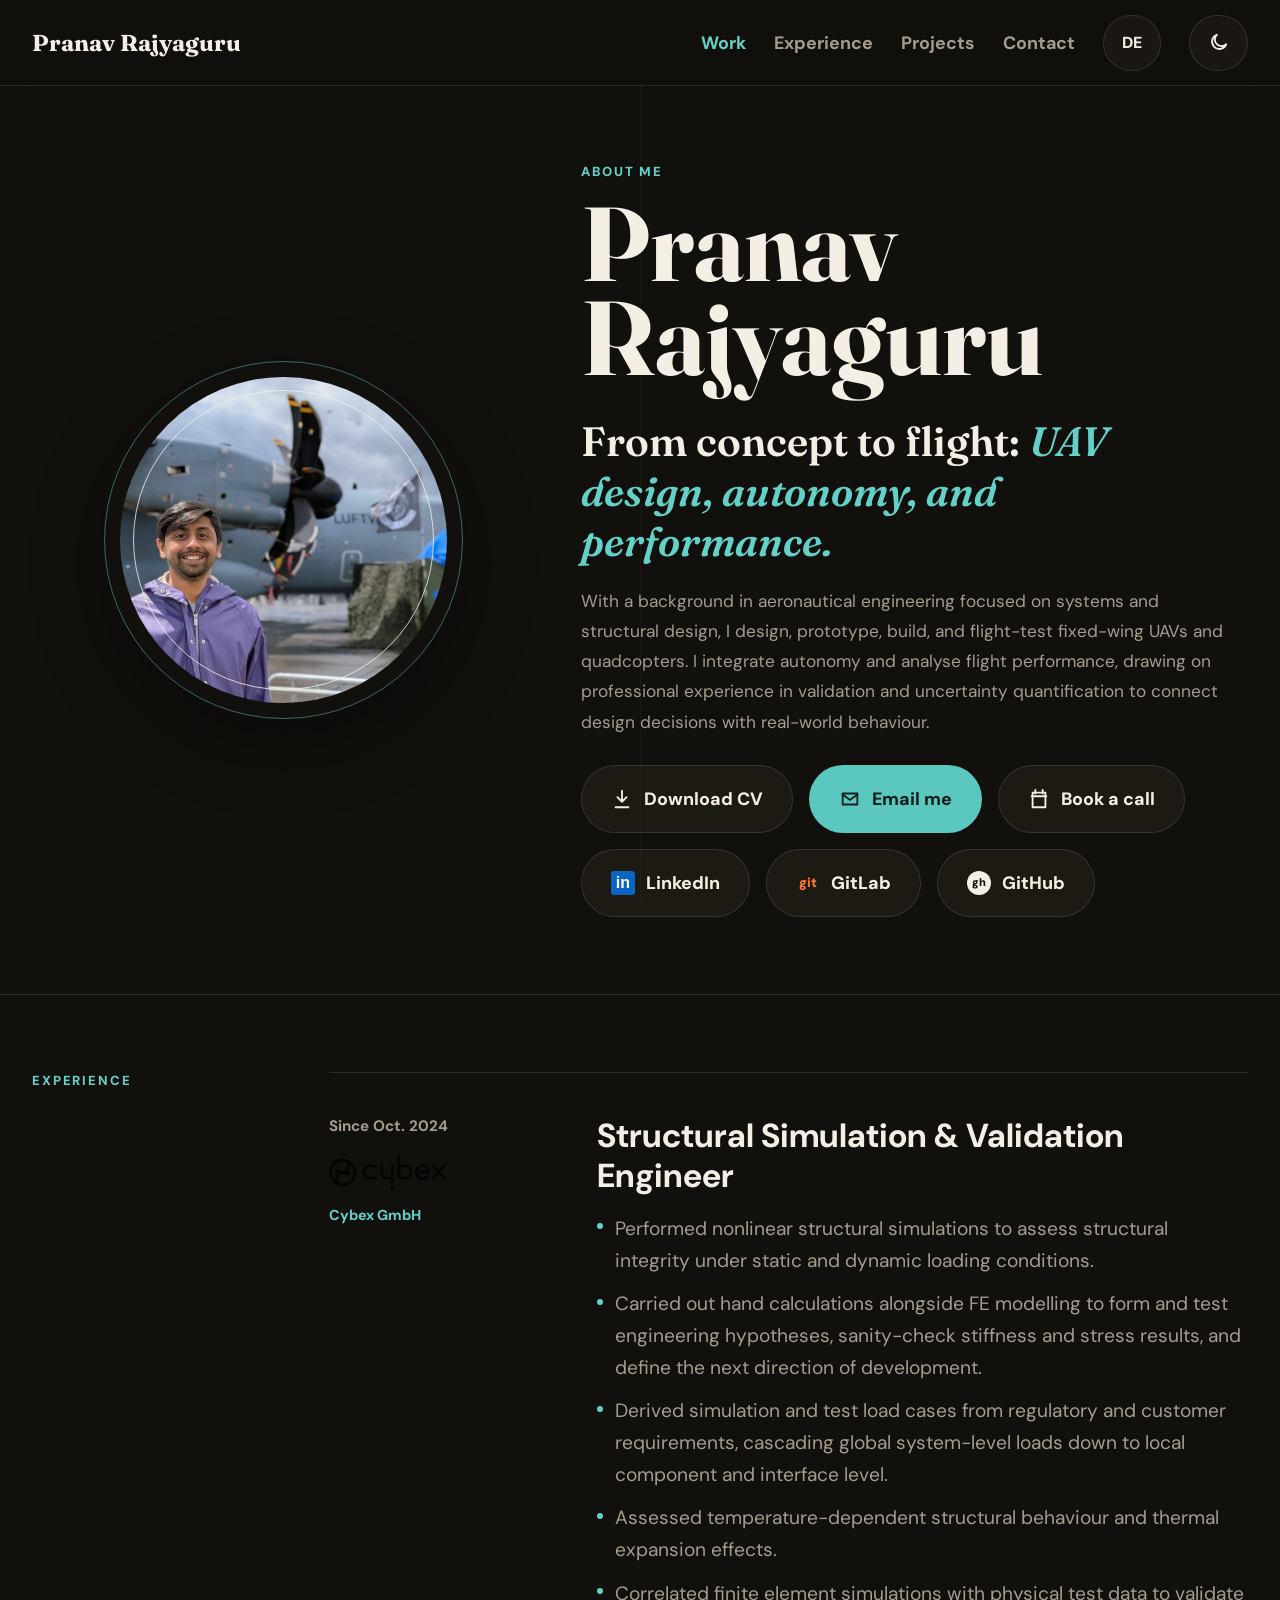
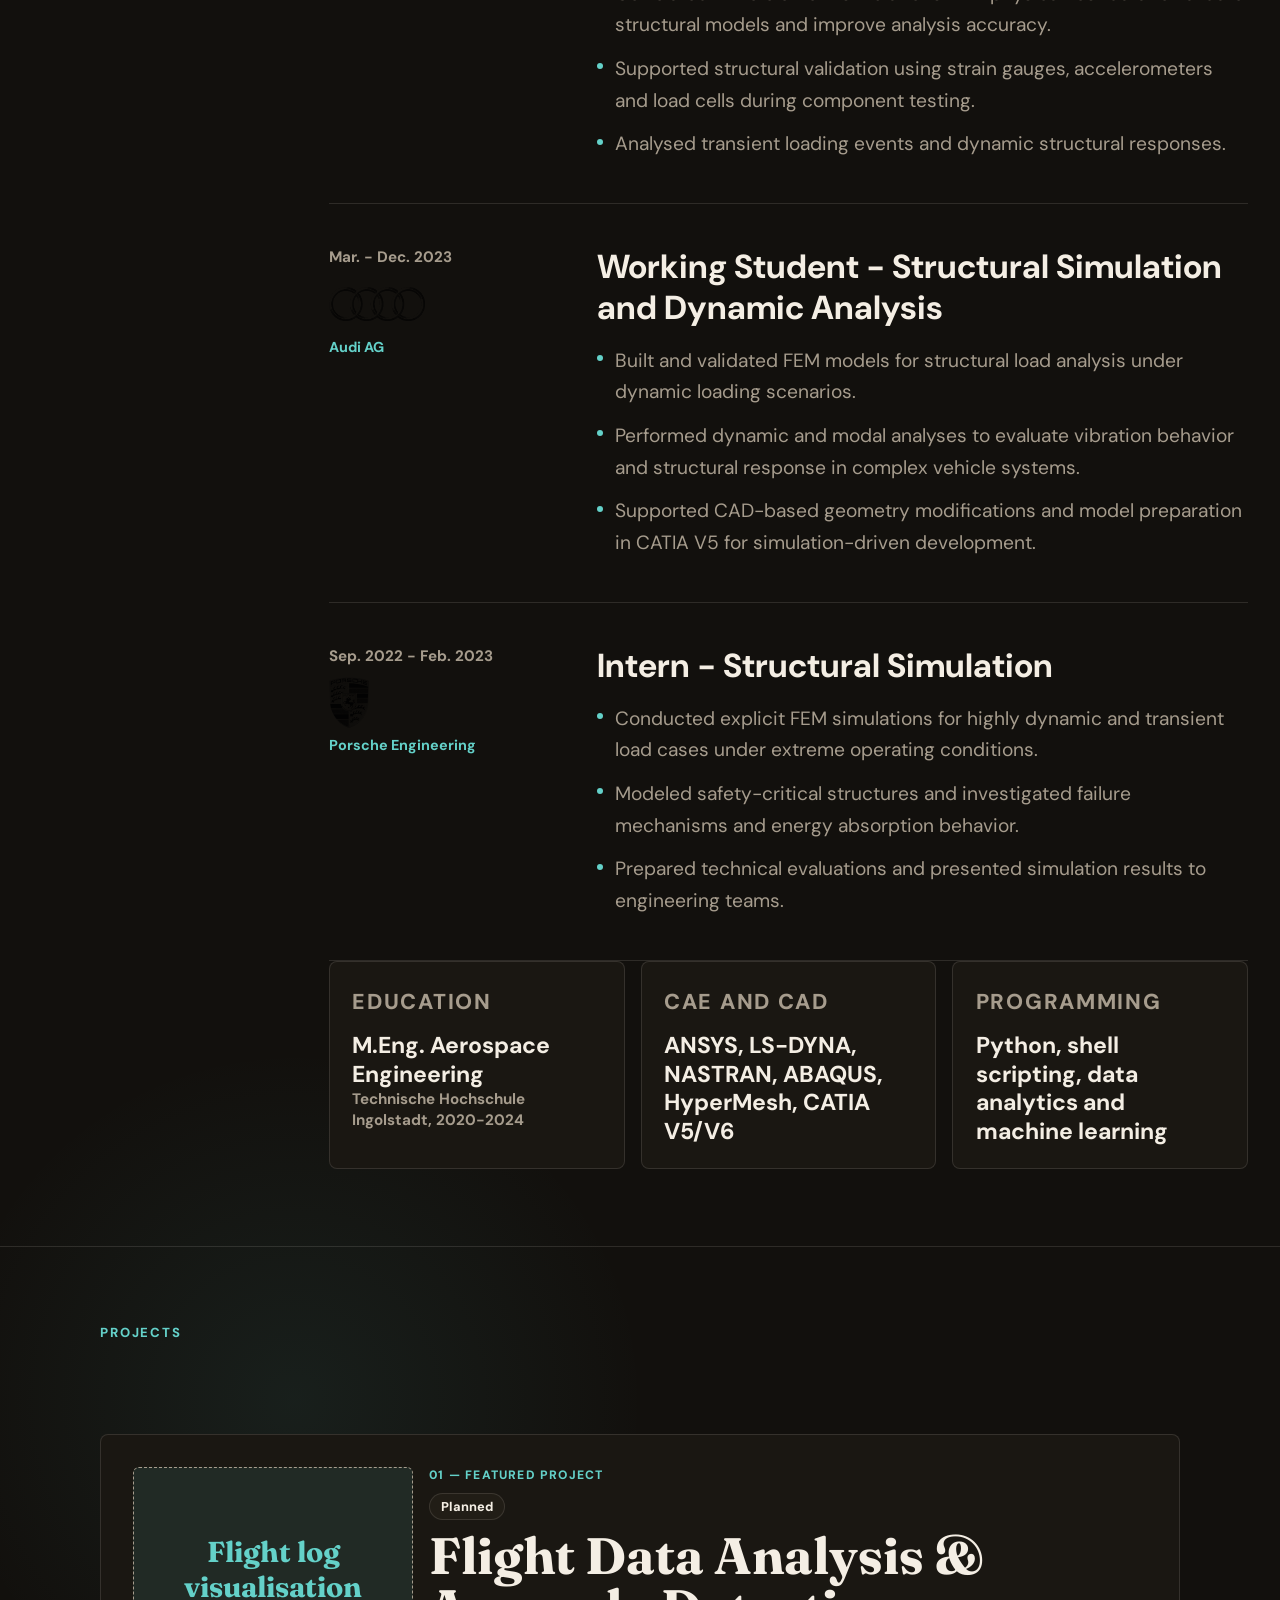
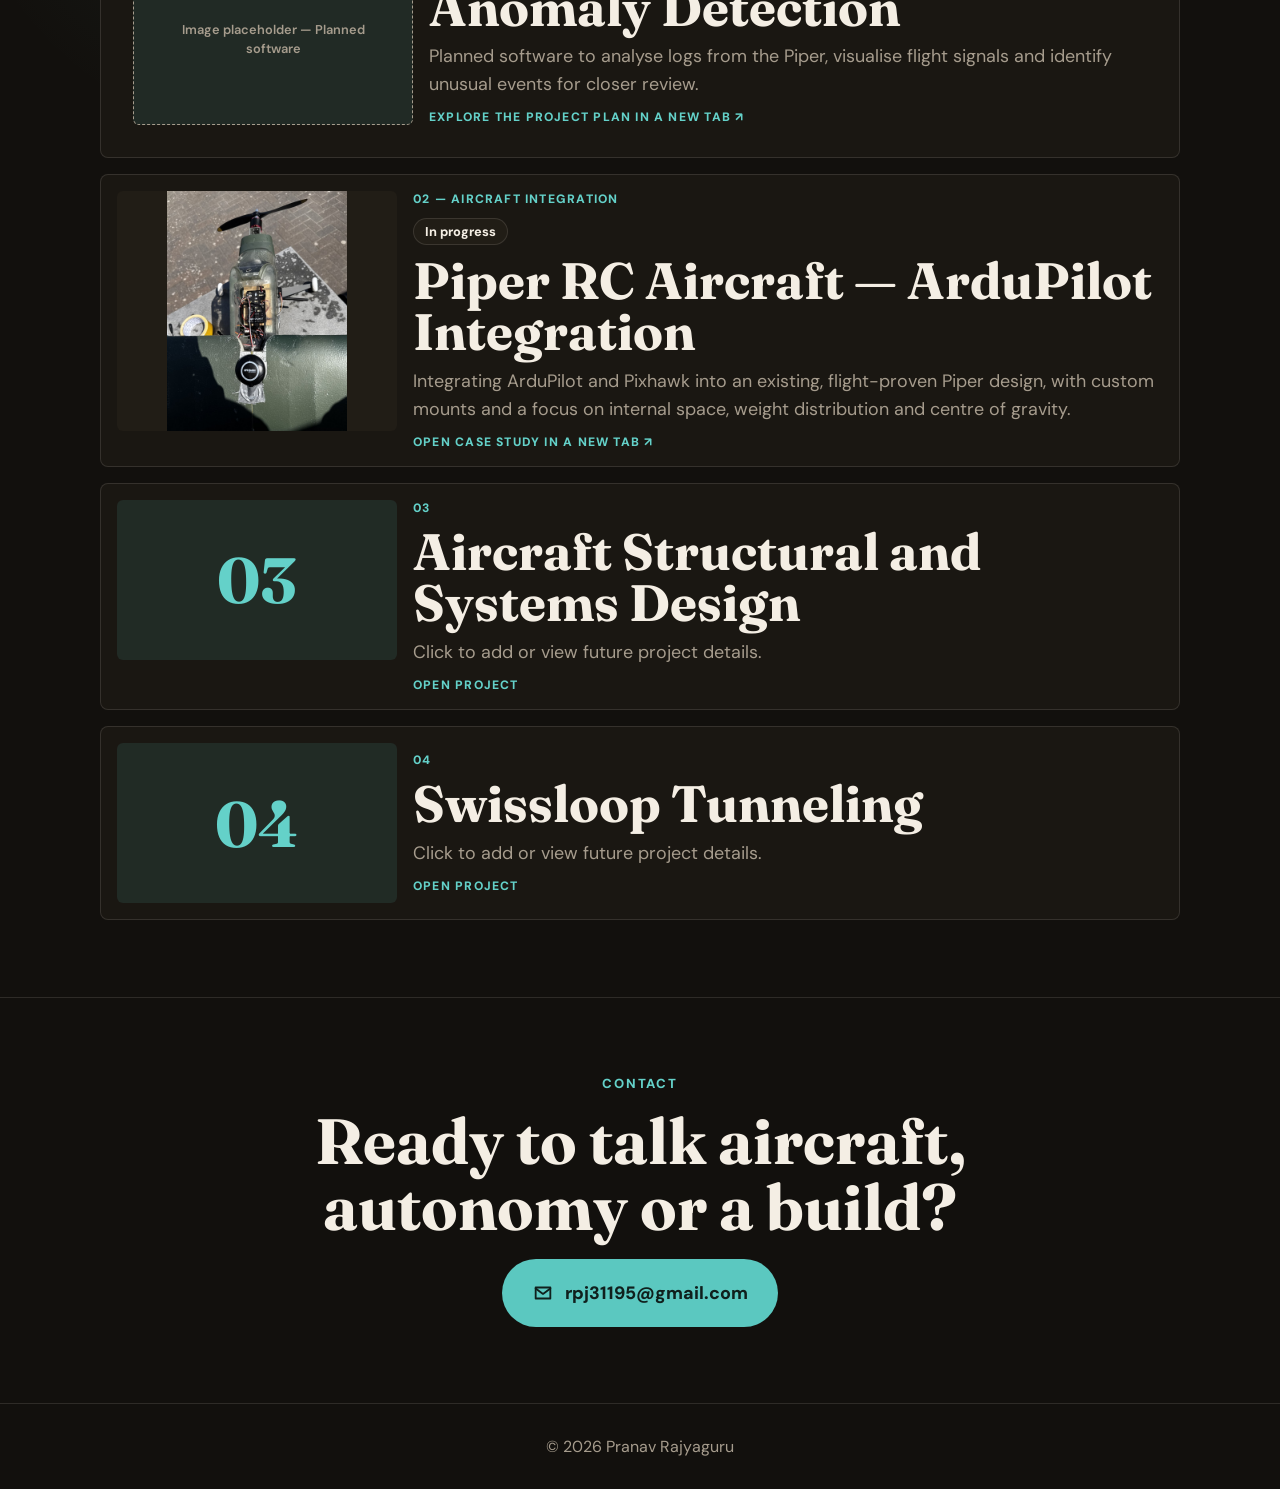
==== commit 683a8076: "Compact hero spacing" ====
--- a/index.html
+++ b/index.html
@@ -14,7 +14,7 @@
     href="https://fonts.googleapis.com/css2?family=DM+Sans:wght@500;600;700;800&family=Fraunces:opsz,wght@9..144,600;9..144,700&display=swap"
     rel="stylesheet"
   >
-  <link rel="stylesheet" href="style.css?v=20260913-piper-main">
+  <link rel="stylesheet" href="style.css?v=20260920-compact-hero">
 </head>
 <body>
   <header class="site-header">
@@ -277,6 +277,6 @@
     <p>&copy; <span id="currentYear"></span> Pranav Rajyaguru</p>
   </footer>
 
-  <script src="script.js?v=20260908-hero-copy"></script>
+  <script src="script.js?v=20260920-compact-hero"></script>
 </body>
 </html>
--- a/style.css
+++ b/style.css
@@ -163,20 +163,21 @@
 }
 
 .section {
-  padding: clamp(5rem, 8vw, 9rem) 2rem;
+  padding: clamp(4rem, 6vw, 6.5rem) 2rem;
 }
 
 .hero {
-  min-height: calc(100vh - 86px);
+  padding-bottom: clamp(4rem, 6vw, 6rem);
+  padding-top: clamp(3.5rem, 6vw, 5.5rem);
 }
 
 .hero-shell {
   align-items: center;
   display: grid;
-  gap: clamp(3.5rem, 7vw, 6rem);
-  grid-template-columns: minmax(280px, 0.78fr) minmax(320px, 1.22fr);
+  gap: clamp(2.5rem, 5vw, 4.5rem);
+  grid-template-columns: minmax(260px, 0.72fr) minmax(320px, 1fr);
   margin: 0 auto;
-  max-width: 1510px;
+  max-width: 1180px;
 }
 
 .portrait-wrap {
@@ -185,10 +186,10 @@
   border-radius: 50%;
   box-shadow: 0 24px 70px var(--shadow);
   margin-inline: auto;
-  max-width: 510px;
+  max-width: 430px;
   padding: 15px;
   position: relative;
-  width: min(100%, 34vw);
+  width: min(100%, 28vw);
 }
 
 .portrait-wrap::after {
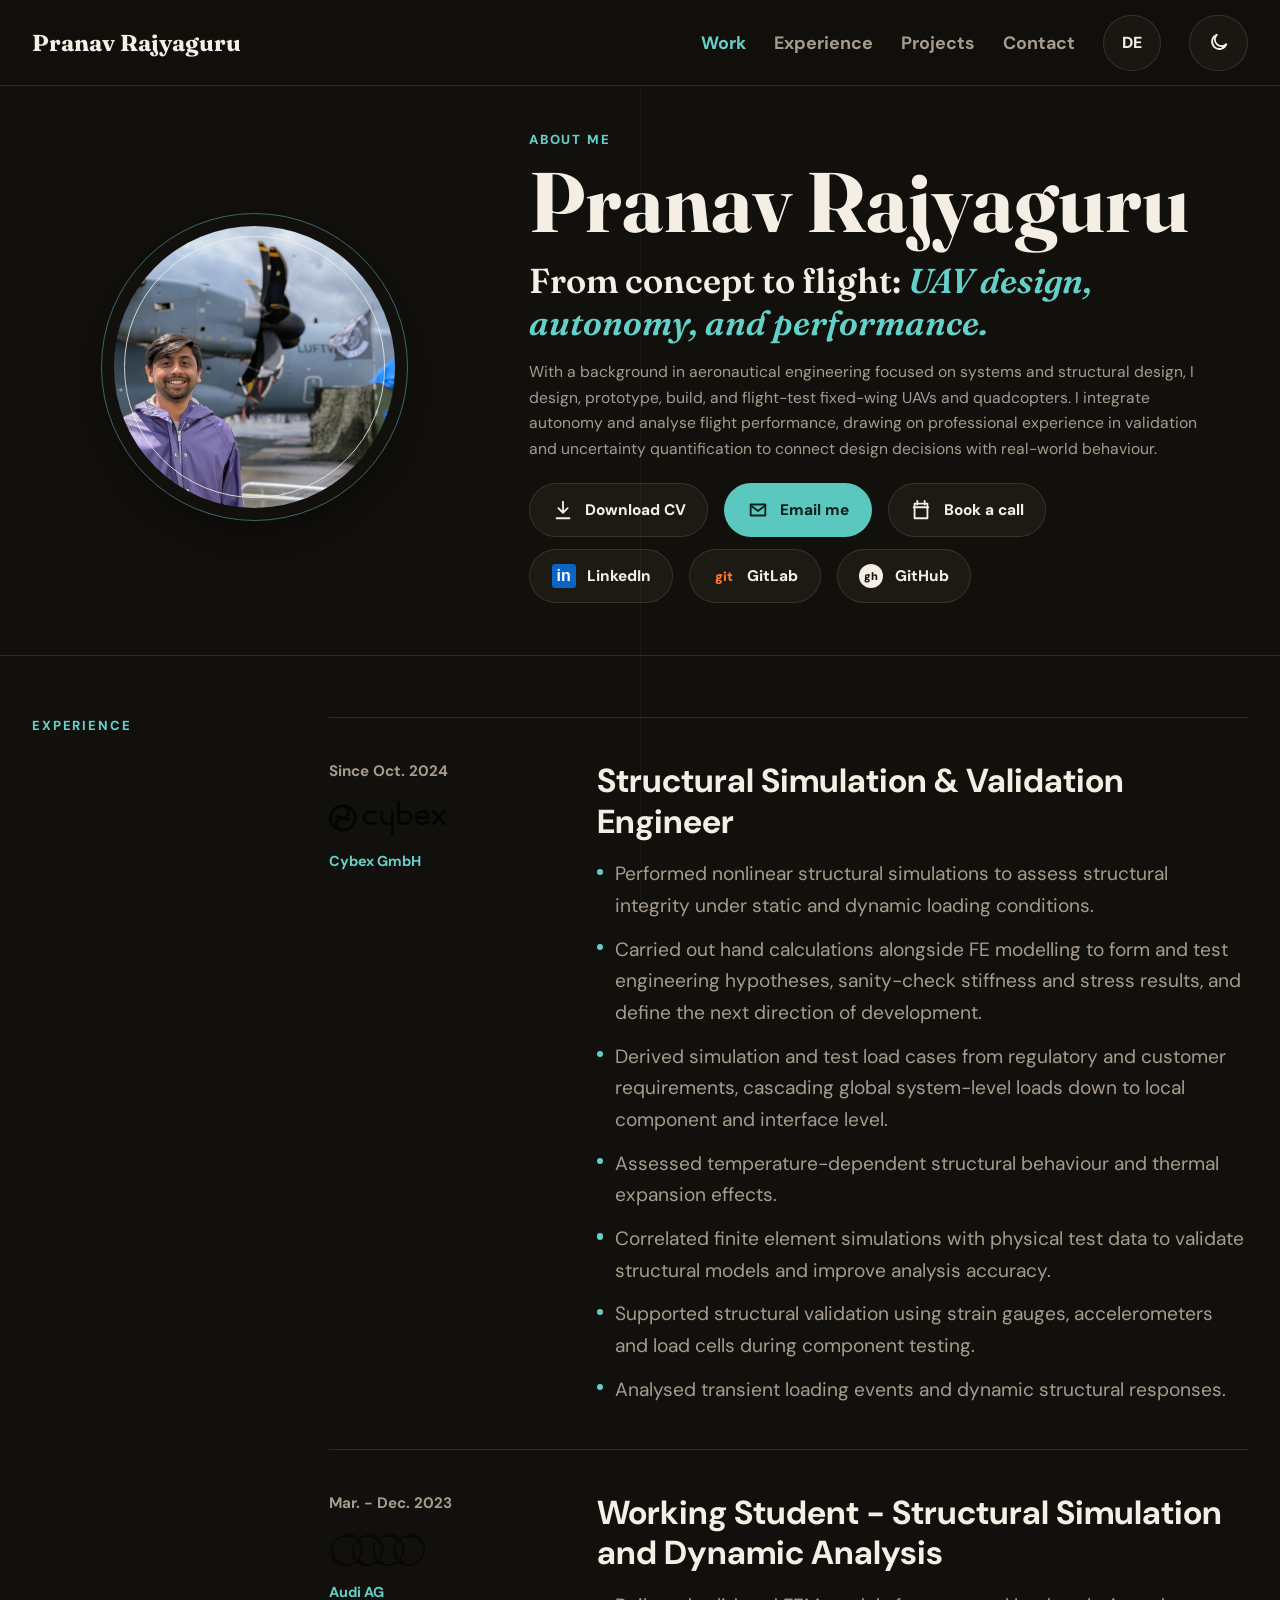
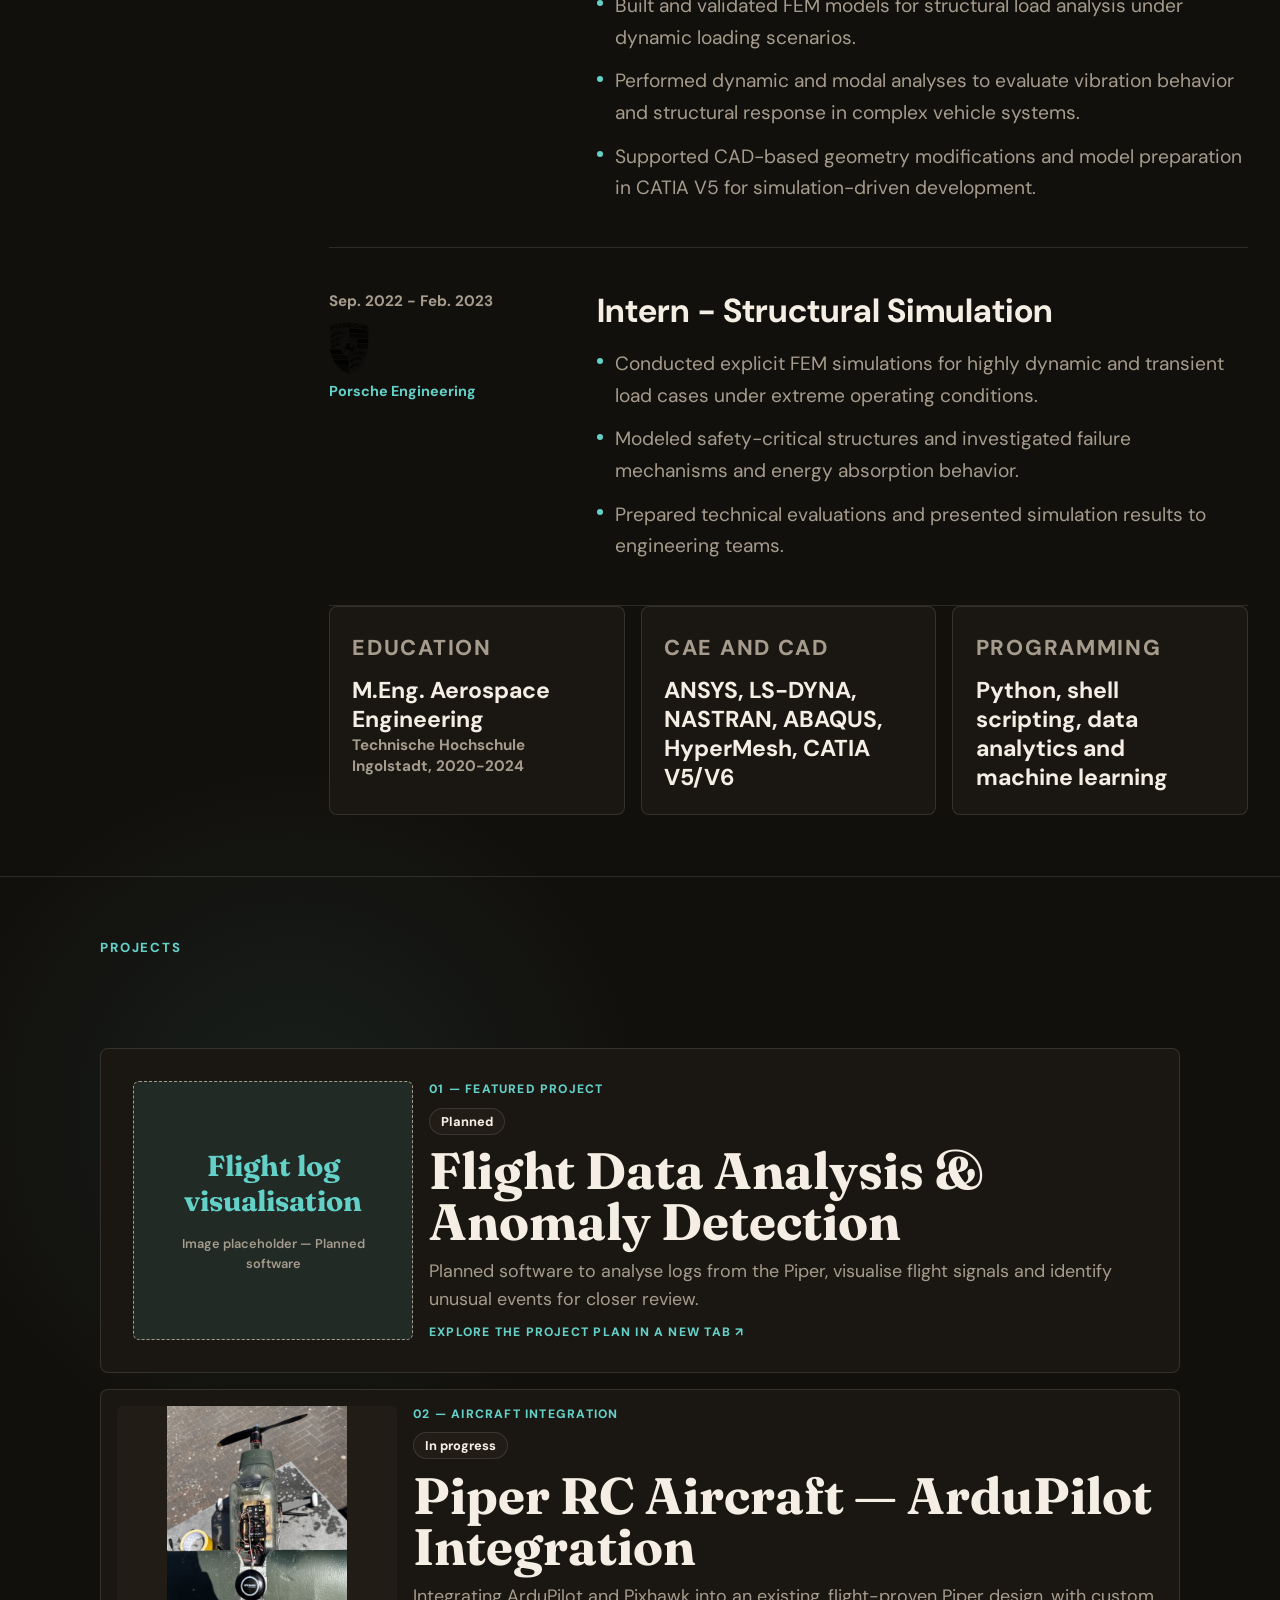
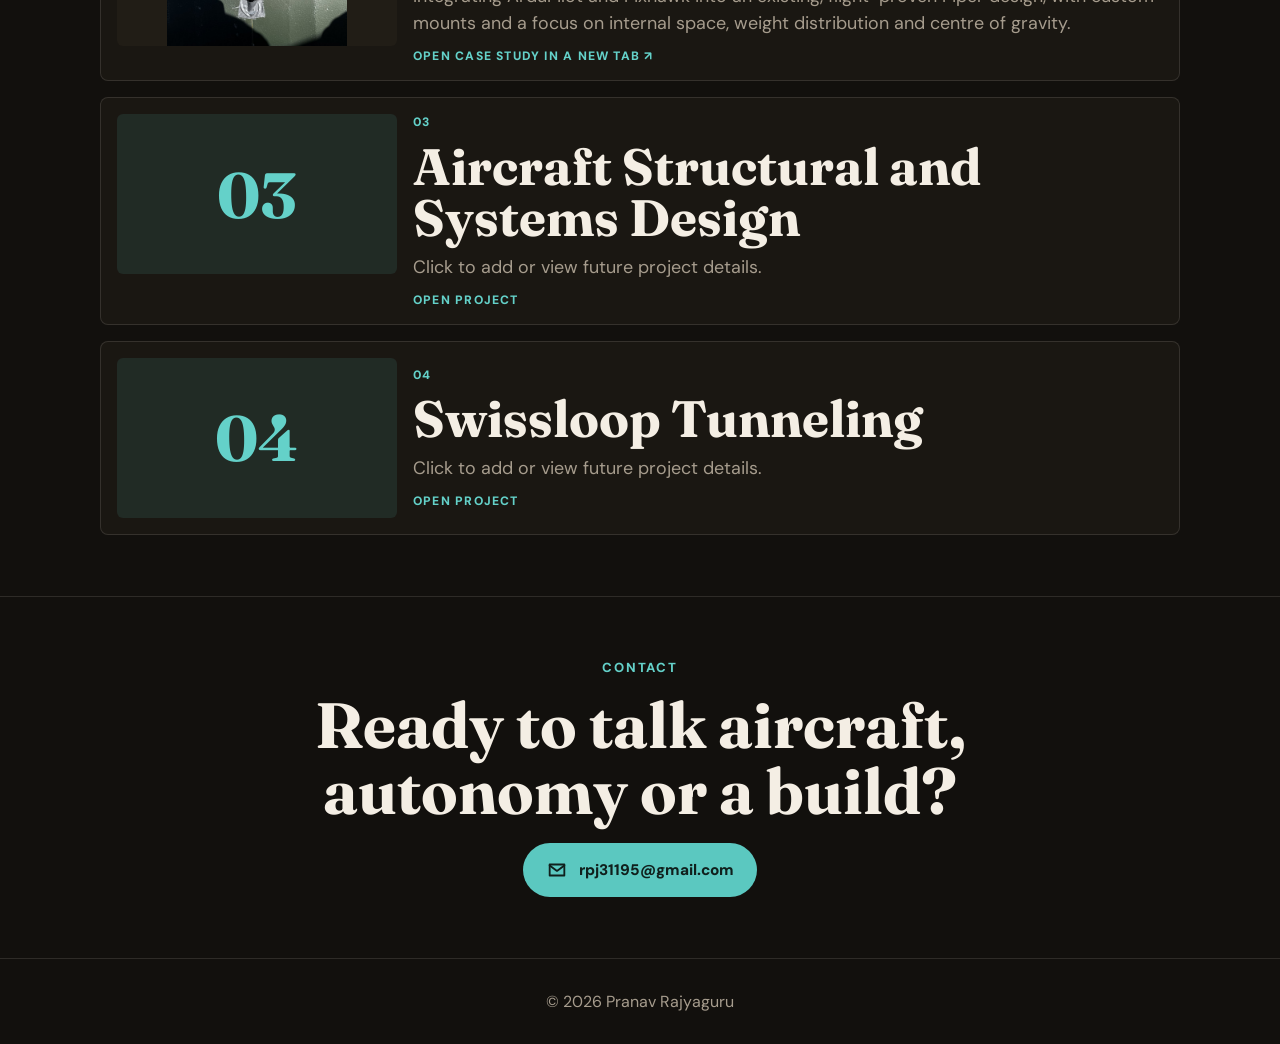
==== commit 9ba8eebb: "Tighten hero layout further" ====
--- a/index.html
+++ b/index.html
@@ -14,7 +14,7 @@
     href="https://fonts.googleapis.com/css2?family=DM+Sans:wght@500;600;700;800&family=Fraunces:opsz,wght@9..144,600;9..144,700&display=swap"
     rel="stylesheet"
   >
-  <link rel="stylesheet" href="style.css?v=20260920-compact-hero">
+  <link rel="stylesheet" href="style.css?v=20260920-compact-hero-v2">
 </head>
 <body>
   <header class="site-header">
@@ -277,6 +277,6 @@
     <p>&copy; <span id="currentYear"></span> Pranav Rajyaguru</p>
   </footer>
 
-  <script src="script.js?v=20260920-compact-hero"></script>
+  <script src="script.js?v=20260920-compact-hero-v2"></script>
 </body>
 </html>
--- a/style.css
+++ b/style.css
@@ -163,40 +163,40 @@
 }
 
 .section {
-  padding: clamp(4rem, 6vw, 6.5rem) 2rem;
+  padding: clamp(3rem, 4.8vw, 5rem) 2rem;
 }
 
 .hero {
-  padding-bottom: clamp(4rem, 6vw, 6rem);
-  padding-top: clamp(3.5rem, 6vw, 5.5rem);
+  padding-bottom: clamp(2.5rem, 4vw, 3.75rem);
+  padding-top: clamp(2rem, 3.5vw, 3.5rem);
 }
 
 .hero-shell {
   align-items: center;
   display: grid;
-  gap: clamp(2.5rem, 5vw, 4.5rem);
-  grid-template-columns: minmax(260px, 0.72fr) minmax(320px, 1fr);
+  gap: clamp(2rem, 4vw, 3.75rem);
+  grid-template-columns: minmax(240px, 0.62fr) minmax(320px, 1fr);
   margin: 0 auto;
-  max-width: 1180px;
+  max-width: 1280px;
 }
 
 .portrait-wrap {
   aspect-ratio: 1;
   border: 1px solid rgba(100, 209, 201, 0.46);
   border-radius: 50%;
-  box-shadow: 0 24px 70px var(--shadow);
+  box-shadow: 0 18px 54px var(--shadow);
   margin-inline: auto;
-  max-width: 430px;
-  padding: 15px;
+  max-width: 360px;
+  padding: 12px;
   position: relative;
-  width: min(100%, 28vw);
+  width: min(100%, 24vw);
 }
 
 .portrait-wrap::after {
   border: 1px solid rgba(244, 238, 228, 0.82);
   border-radius: 50%;
   content: "";
-  inset: 28px;
+  inset: 22px;
   pointer-events: none;
   position: absolute;
 }
@@ -232,14 +232,14 @@
 }
 
 h1 {
-  font-size: clamp(4.5rem, 8.2vw, 7.3rem);
+  font-size: clamp(3.8rem, 6.6vw, 6rem);
   line-height: 0.9;
-  margin-bottom: 2rem;
+  margin-bottom: 1.25rem;
 }
 
 .lead {
   font-family: var(--font-display);
-  font-size: clamp(2rem, 3.2vw, 2.8rem);
+  font-size: clamp(1.65rem, 2.7vw, 2.3rem);
   font-weight: 600;
   line-height: 1.22;
   max-width: 620px;
@@ -252,10 +252,10 @@
 
 .lead-detail {
   color: var(--muted);
-  font-size: clamp(1.02rem, 1.35vw, 1.2rem);
-  line-height: 1.75;
-  margin-top: 1.2rem;
-  max-width: 710px;
+  font-size: clamp(0.98rem, 1.2vw, 1.08rem);
+  line-height: 1.62;
+  margin-top: 0.95rem;
+  max-width: 670px;
 }
 
 .button-row,
@@ -266,11 +266,11 @@
 }
 
 .button-row {
-  margin-top: 1.75rem;
+  margin-top: 1.35rem;
 }
 
 .social-row {
-  margin-top: 1rem;
+  margin-top: 0.8rem;
 }
 
 .pill-button,
@@ -280,12 +280,12 @@
   border: 1px solid var(--line);
   border-radius: 999px;
   display: inline-flex;
-  font-size: clamp(1rem, 1.4vw, 1.35rem);
+  font-size: clamp(0.95rem, 1.2vw, 1.12rem);
   font-weight: 800;
   gap: 0.7rem;
   justify-content: center;
-  min-height: 68px;
-  padding: 0 1.8rem;
+  min-height: 54px;
+  padding: 0 1.35rem;
   transition: transform 160ms ease, border-color 160ms ease, background 160ms ease;
 }
 
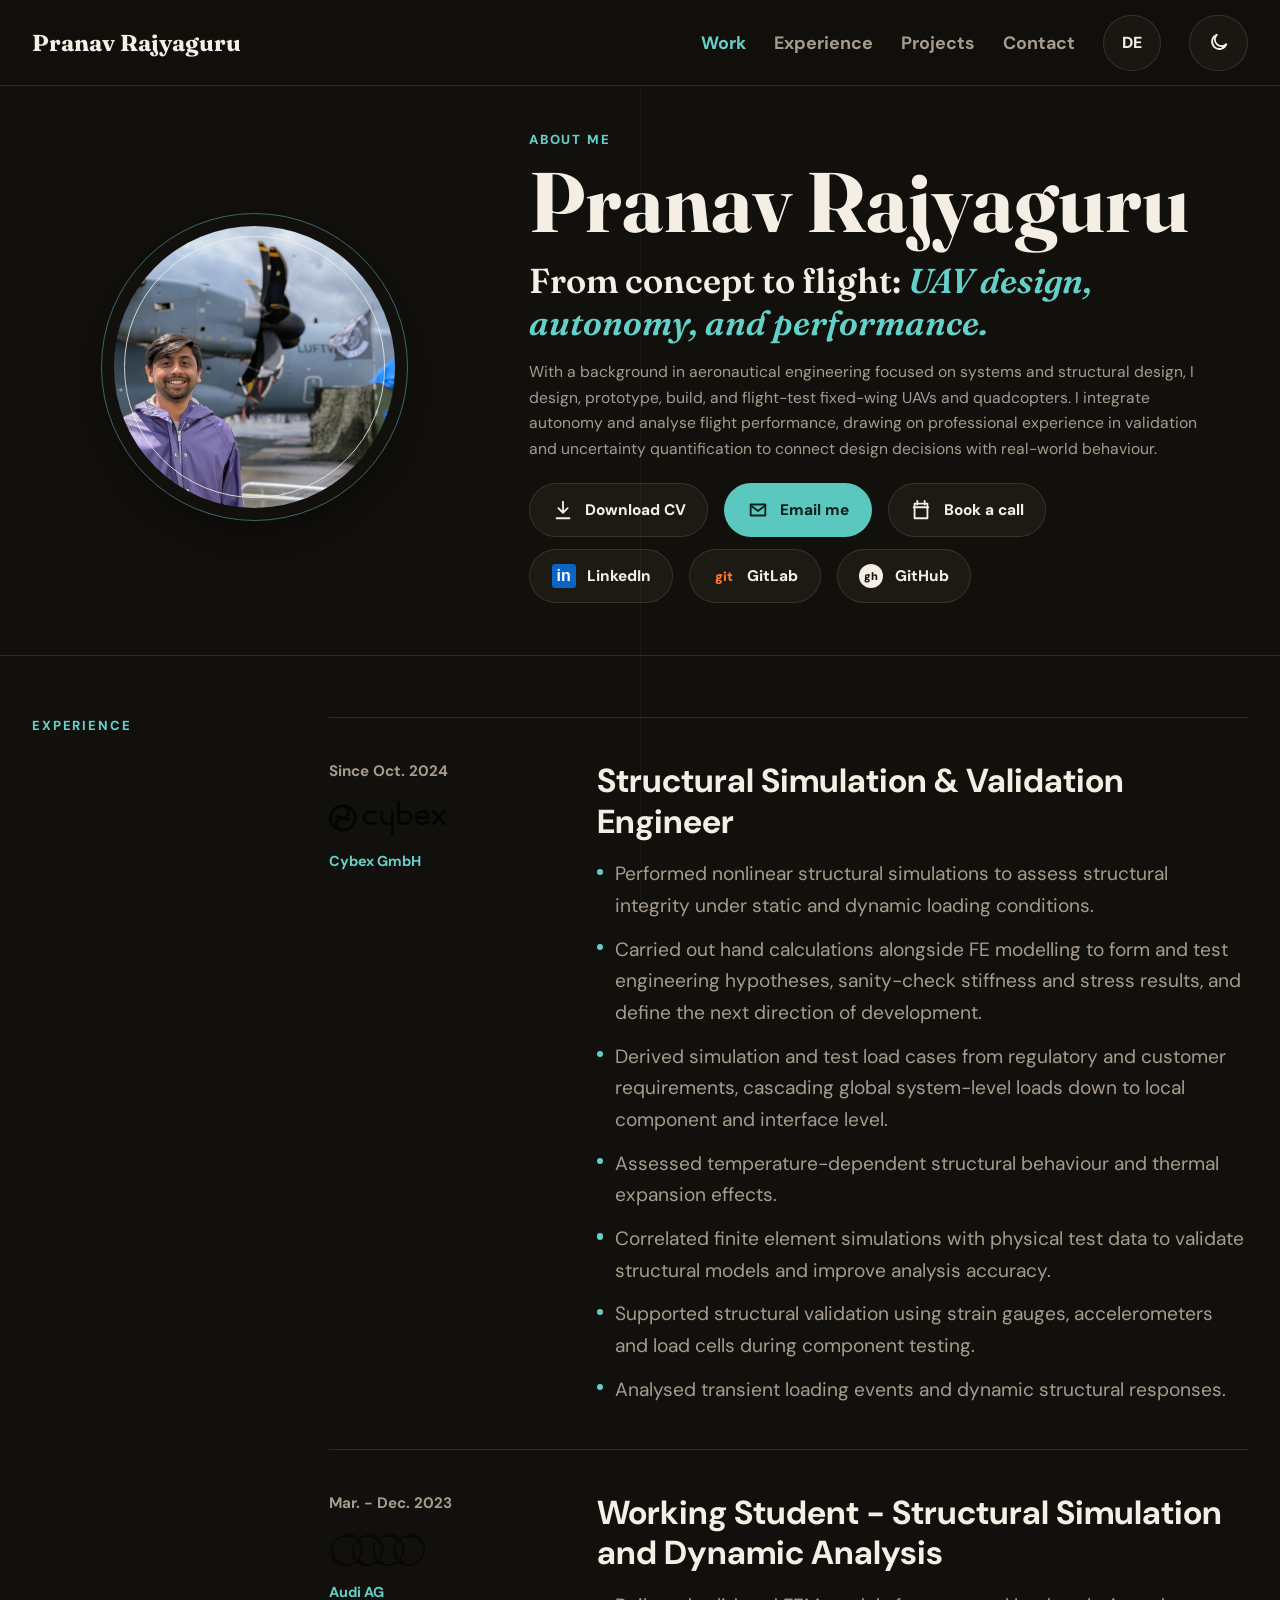
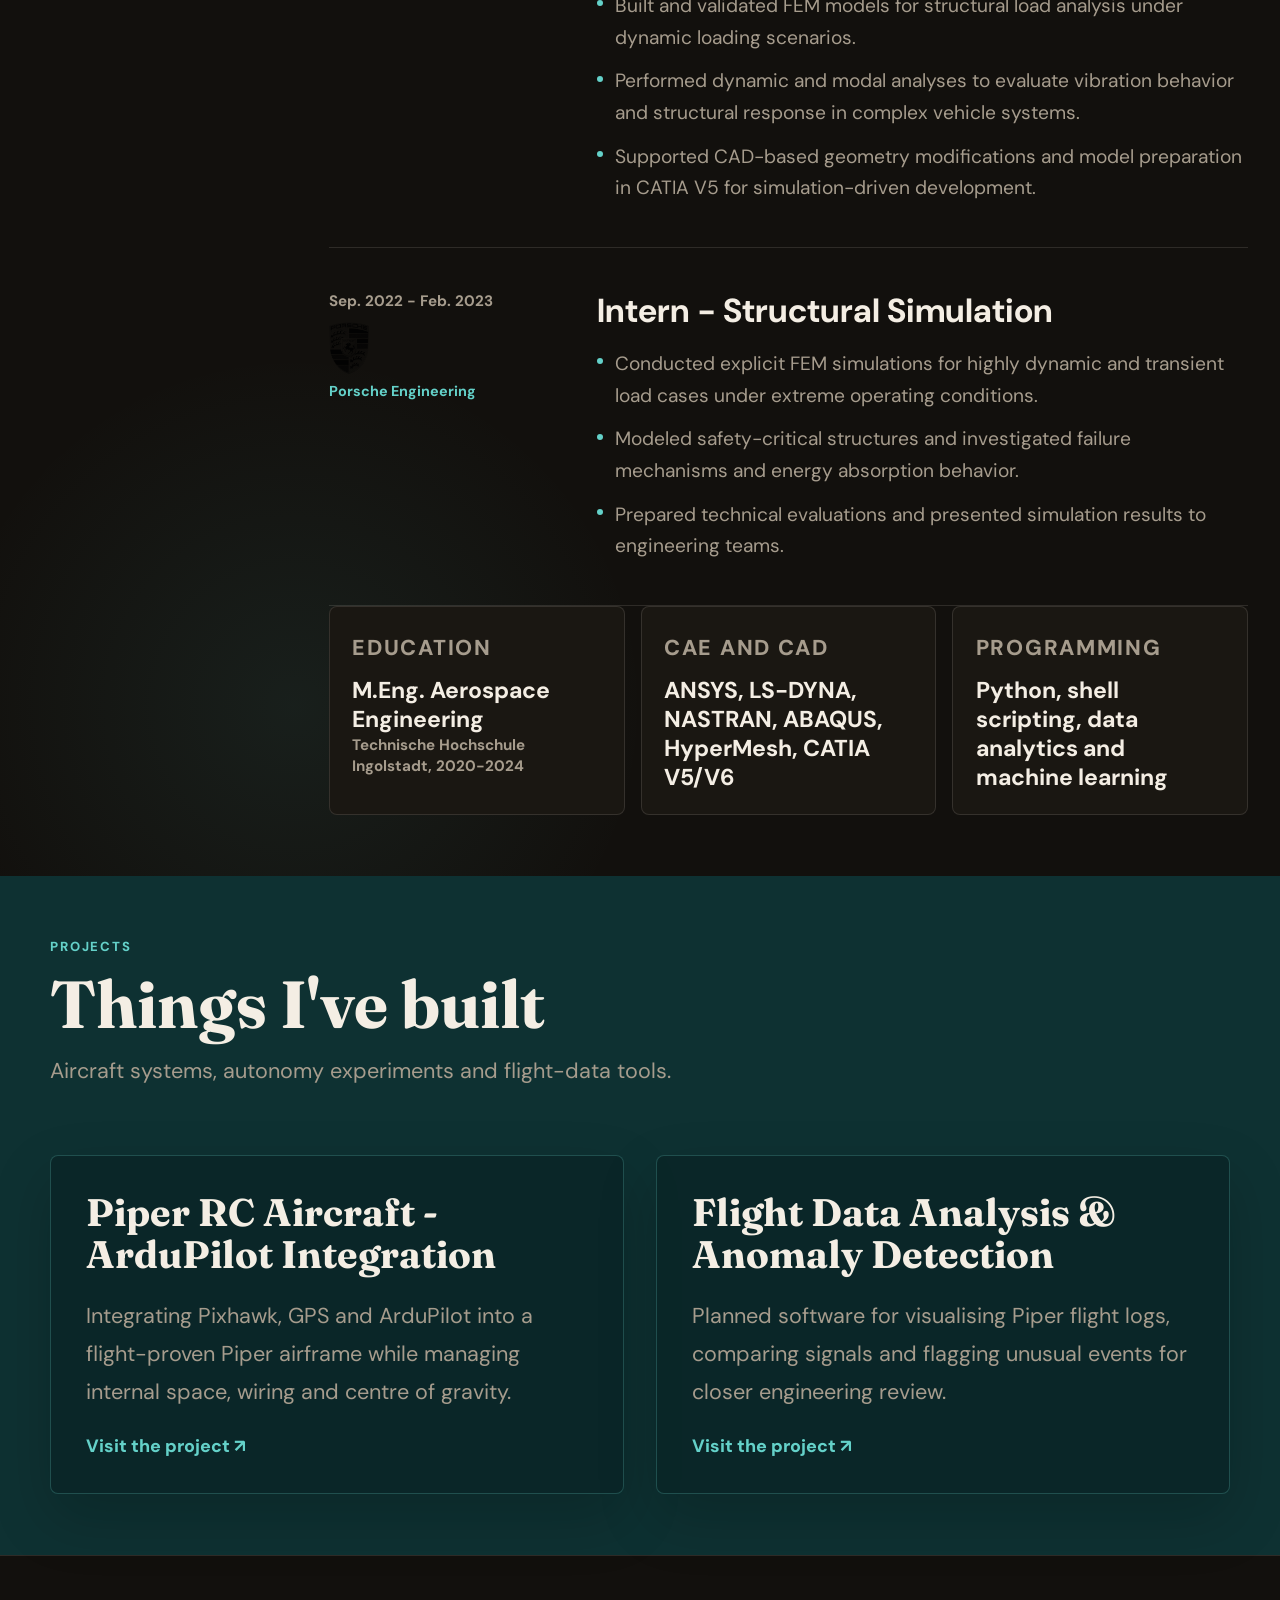
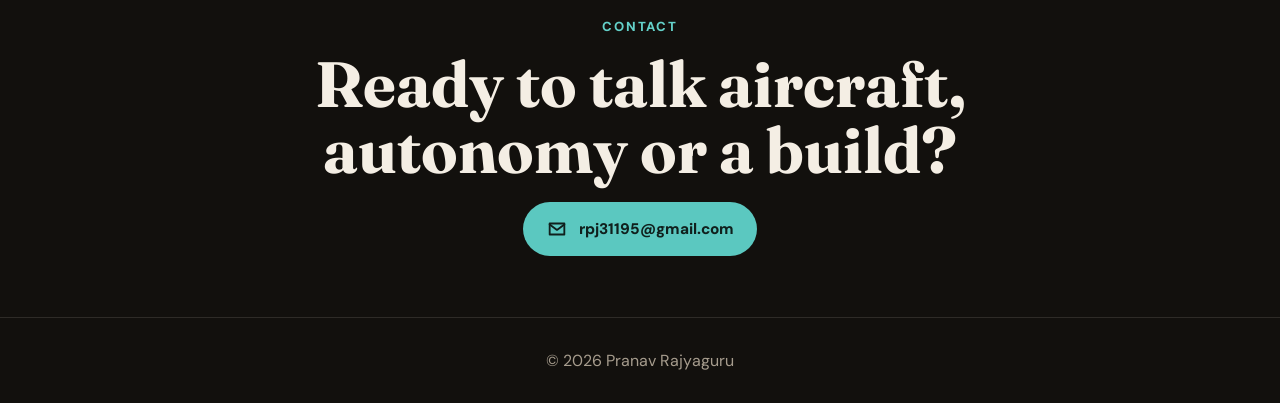
==== commit 77a4afb8: "Add compact projects block" ====
--- a/index.html
+++ b/index.html
@@ -14,7 +14,7 @@
     href="https://fonts.googleapis.com/css2?family=DM+Sans:wght@500;600;700;800&family=Fraunces:opsz,wght@9..144,600;9..144,700&display=swap"
     rel="stylesheet"
   >
-  <link rel="stylesheet" href="style.css?v=20260920-compact-hero-v2">
+  <link rel="stylesheet" href="style.css?v=20260920-compact-projects">
 </head>
 <body>
   <header class="site-header">
@@ -186,74 +186,35 @@
     </section>
 
     <section class="section split-section" id="projects">
-      <div class="content-shell">
+      <div class="projects-shell">
         <p class="section-kicker">Projects</p>
-        <div class="project-stack">
-          <article class="project-accordion project-featured">
-            <a class="project-card-link" href="project-flight-data.html" target="_blank" rel="noopener">
-              <span class="project-card-media analysis-placeholder">Flight log visualisation<span>Image placeholder &mdash; Planned software</span></span>
-              <span class="project-summary-copy">
-                <span class="project-card-number">01 &mdash; Featured project</span>
-                <span class="project-status">Planned</span>
-                <strong>Flight Data Analysis &amp; Anomaly Detection</strong>
-                <span>Planned software to analyse logs from the Piper, visualise flight signals and identify unusual events for closer review.</span>
-                <span class="project-card-action">Explore the project plan in a new tab &#8599;</span>
-              </span>
-            </a>
-          </article>
-
-          <article class="project-accordion">
-            <a class="project-card-link" href="project-autonomous-uav.html" target="_blank" rel="noopener">
-              <img class="aircraft-photo piper-main-photo" src="assets/piper/piper-main.jpg" alt="Piper aircraft with the Pixhawk controller, wiring and GPS module visible in the open fuselage" loading="lazy">
-              <span class="project-summary-copy">
-                <span class="project-card-number">02 &mdash; Aircraft integration</span>
-                <span class="project-status">In progress</span>
-                <strong>Piper RC Aircraft &mdash; ArduPilot Integration</strong>
-                <span>Integrating ArduPilot and Pixhawk into an existing, flight-proven Piper design, with custom mounts and a focus on internal space, weight distribution and centre of gravity.</span>
-                <span class="project-card-action">Open case study in a new tab &#8599;</span>
-              </span>
-            </a>
-          </article>
-
-          <details class="project-accordion">
-            <summary>
-              <span class="project-card-media" aria-hidden="true">03</span>
-              <span class="project-summary-copy">
-                <span class="project-card-number">03</span>
-                <strong>Aircraft Structural and Systems Design</strong>
-                <span>Click to add or view future project details.</span>
-                <span class="project-card-action">Open project</span>
-              </span>
-            </summary>
-            <div class="project-placeholder">
-              <p class="project-label">Aircraft Design</p>
-              <h2>Aircraft Structural and Systems Design</h2>
-              <p>
-                This project card is ready for the full aircraft structure and
-                systems engineering description.
-              </p>
-            </div>
-          </details>
-
-          <details class="project-accordion">
-            <summary>
-              <span class="project-card-media" aria-hidden="true">04</span>
-              <span class="project-summary-copy">
-                <span class="project-card-number">04</span>
-                <strong>Swissloop Tunneling</strong>
-                <span>Click to add or view future project details.</span>
-                <span class="project-card-action">Open project</span>
-              </span>
-            </summary>
-            <div class="project-placeholder">
-              <p class="project-label">Student Engineering Team</p>
-              <h2>Swissloop Tunneling</h2>
-              <p>
-                This project card is ready for the full Swissloop Tunneling
-                project story.
-              </p>
-            </div>
-          </details>
+        <h2>Things I've built</h2>
+        <p class="projects-intro">
+          Aircraft systems, autonomy experiments and flight-data tools.
+        </p>
+
+        <div class="compact-project-grid">
+          <article class="compact-project-card">
+            <h3>Piper RC Aircraft - ArduPilot Integration</h3>
+            <p>
+              Integrating Pixhawk, GPS and ArduPilot into a flight-proven Piper
+              airframe while managing internal space, wiring and centre of gravity.
+            </p>
+            <a href="project-autonomous-uav.html" target="_blank" rel="noopener">
+              Visit the project <span aria-hidden="true">&#8599;</span>
+            </a>
+          </article>
+
+          <article class="compact-project-card">
+            <h3>Flight Data Analysis &amp; Anomaly Detection</h3>
+            <p>
+              Planned software for visualising Piper flight logs, comparing
+              signals and flagging unusual events for closer engineering review.
+            </p>
+            <a href="project-flight-data.html" target="_blank" rel="noopener">
+              Visit the project <span aria-hidden="true">&#8599;</span>
+            </a>
+          </article>
         </div>
       </div>
     </section>
@@ -277,6 +238,6 @@
     <p>&copy; <span id="currentYear"></span> Pranav Rajyaguru</p>
   </footer>
 
-  <script src="script.js?v=20260920-compact-hero-v2"></script>
+  <script src="script.js?v=20260920-compact-projects"></script>
 </body>
 </html>
--- a/style.css
+++ b/style.css
@@ -535,8 +535,77 @@
   max-width: 1080px;
 }
 
+#projects {
+  background: #0e3132;
+  color: #f4eee4;
+}
+
+#projects.split-section {
+  border-top: 0;
+}
+
 #projects .section-kicker {
   margin-bottom: 1rem;
+}
+
+.projects-shell {
+  margin: 0 auto;
+  max-width: 1180px;
+}
+
+.projects-shell h2 {
+  font-size: clamp(2.6rem, 5.2vw, 4.3rem);
+  line-height: 1;
+  margin-bottom: 1rem;
+}
+
+.projects-intro {
+  color: rgba(244, 238, 228, 0.72);
+  font-size: clamp(1.05rem, 1.7vw, 1.35rem);
+  line-height: 1.6;
+  margin-bottom: clamp(2rem, 5vw, 4rem);
+  max-width: 720px;
+}
+
+.compact-project-grid {
+  display: grid;
+  gap: clamp(1.2rem, 3vw, 2rem);
+  grid-template-columns: repeat(2, minmax(0, 1fr));
+}
+
+.compact-project-card {
+  background: rgba(9, 35, 36, 0.7);
+  border: 1px solid rgba(100, 209, 201, 0.24);
+  border-radius: 8px;
+  box-shadow: 0 24px 60px rgba(0, 0, 0, 0.18);
+  display: grid;
+  gap: 1.4rem;
+  min-height: 250px;
+  padding: clamp(1.5rem, 3vw, 2.2rem);
+}
+
+.compact-project-card h3 {
+  font-family: var(--font-display);
+  font-size: clamp(1.8rem, 3vw, 2.6rem);
+  line-height: 1.1;
+}
+
+.compact-project-card p {
+  color: rgba(244, 238, 228, 0.68);
+  font-size: clamp(1.02rem, 1.5vw, 1.25rem);
+  line-height: 1.65;
+}
+
+.compact-project-card a {
+  align-self: end;
+  color: var(--accent);
+  font-size: clamp(1rem, 1.4vw, 1.2rem);
+  font-weight: 800;
+  justify-self: start;
+}
+
+.compact-project-card a:hover {
+  color: #f4eee4;
 }
 
 .project-stack {
@@ -885,6 +954,10 @@
   .card-grid {
     grid-template-columns: 1fr;
   }
+
+  .compact-project-grid {
+    grid-template-columns: 1fr;
+  }
 }
 
 @media (max-width: 620px) {
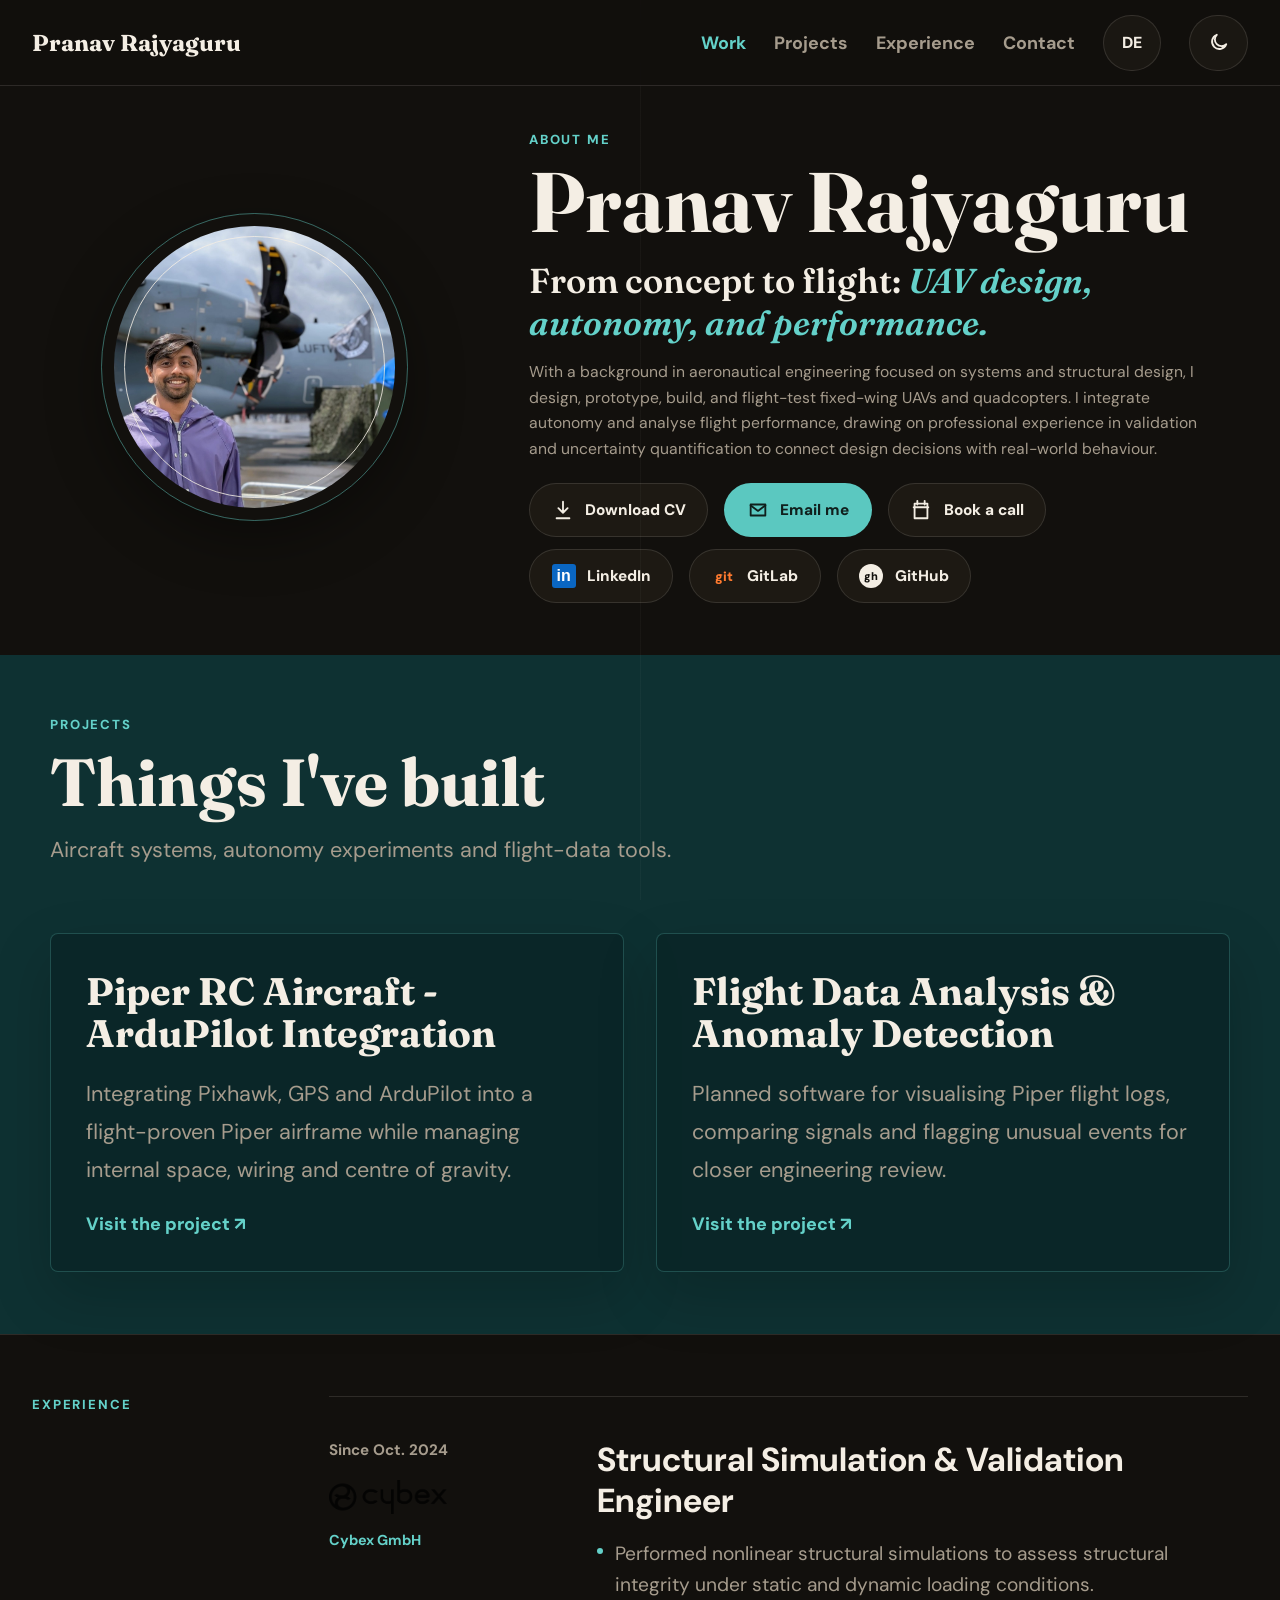
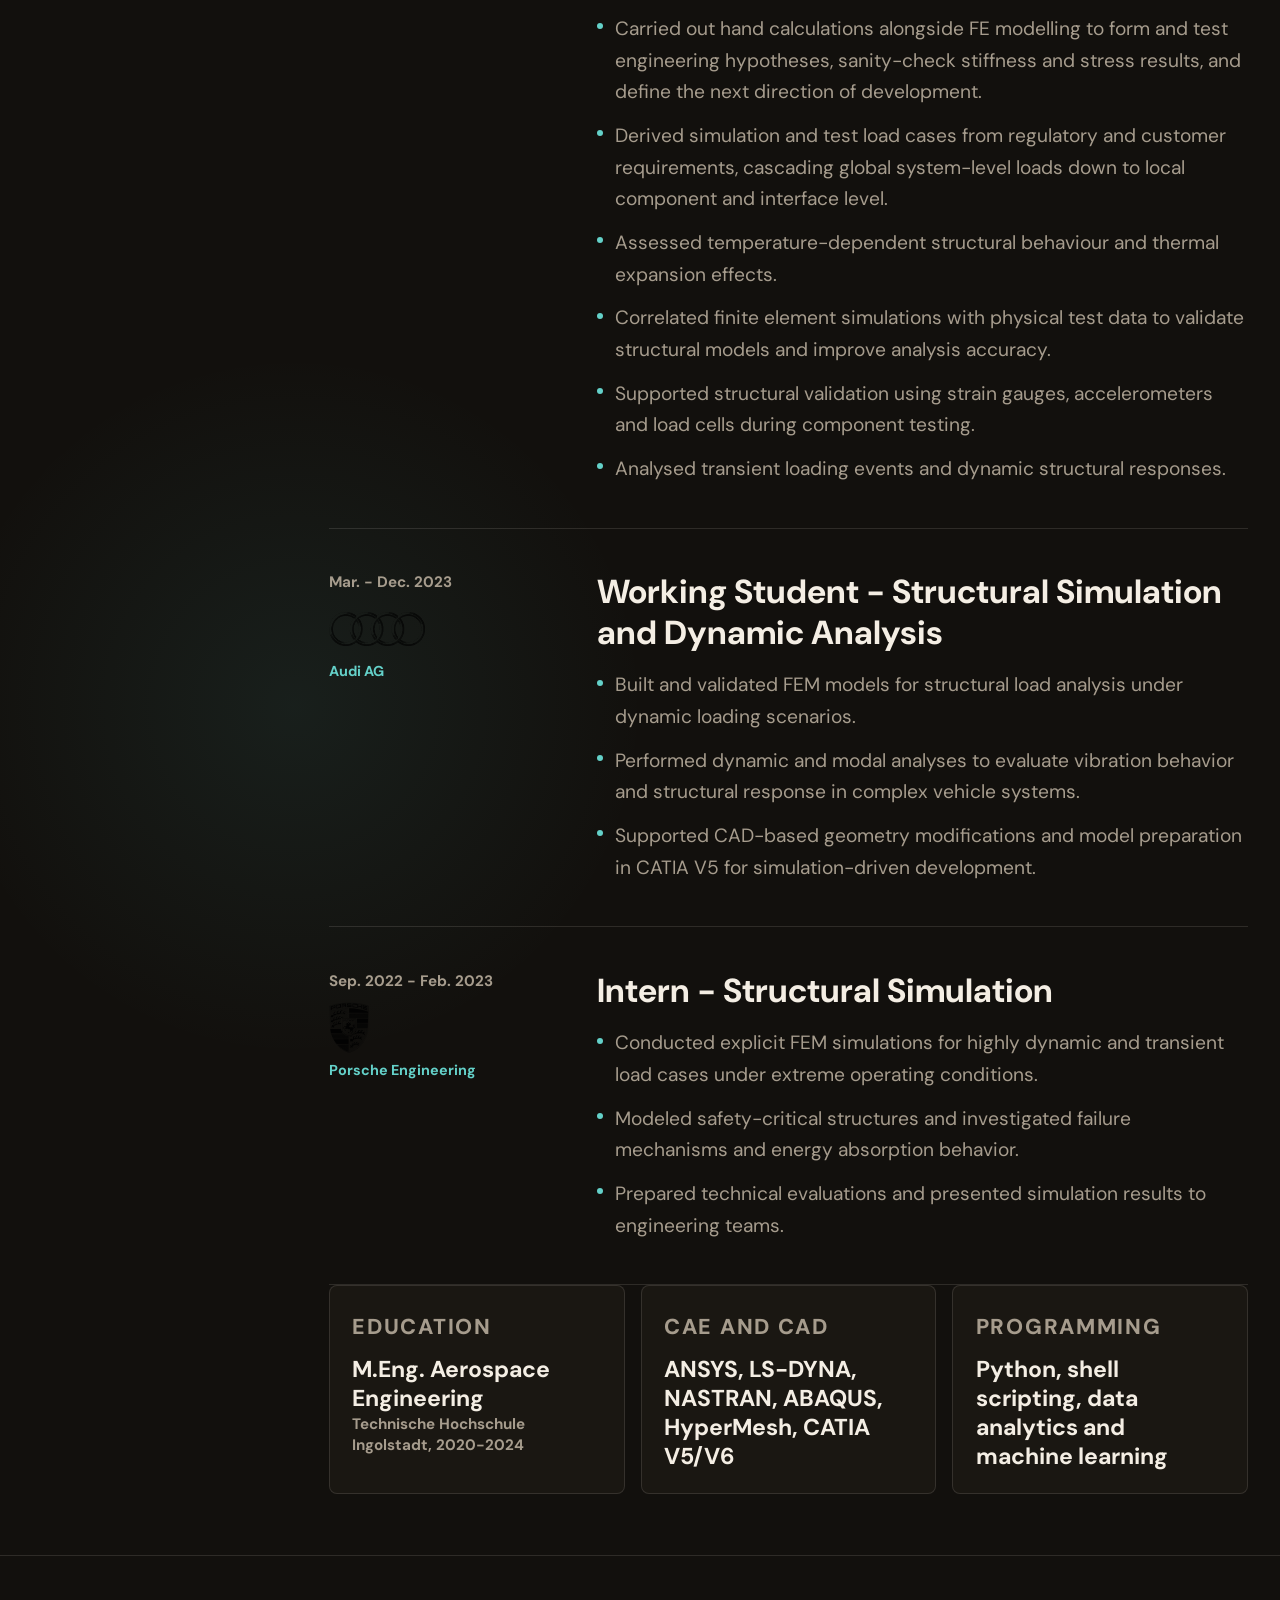
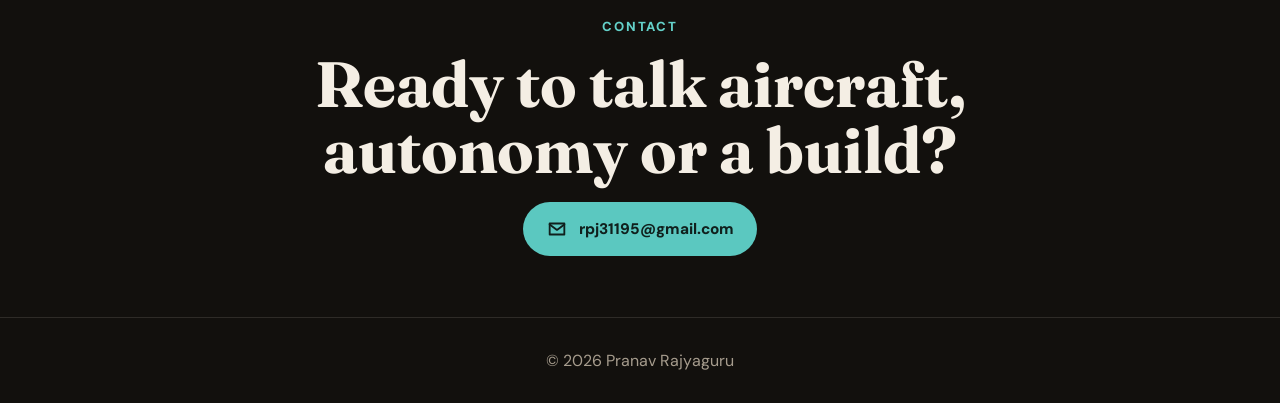
==== commit 993b1903: "Move projects before experience" ====
--- a/index.html
+++ b/index.html
@@ -14,7 +14,7 @@
     href="https://fonts.googleapis.com/css2?family=DM+Sans:wght@500;600;700;800&family=Fraunces:opsz,wght@9..144,600;9..144,700&display=swap"
     rel="stylesheet"
   >
-  <link rel="stylesheet" href="style.css?v=20260920-compact-projects">
+  <link rel="stylesheet" href="style.css?v=20260920-projects-before-experience">
 </head>
 <body>
   <header class="site-header">
@@ -29,8 +29,8 @@
 
       <div class="nav-actions" id="navLinks">
         <a class="active" href="#work">Work</a>
+        <a href="#projects">Projects</a>
         <a href="#experience">Experience</a>
-        <a href="#projects">Projects</a>
         <a href="#contact">Contact</a>
         <button class="chip-button" type="button" aria-label="Language preference">DE</button>
         <button class="chip-button theme-toggle" id="themeToggle" type="button" aria-label="Toggle theme">
@@ -100,6 +100,40 @@
               GitHub
             </a>
           </div>
+        </div>
+      </div>
+    </section>
+
+    <section class="section split-section" id="projects">
+      <div class="projects-shell">
+        <p class="section-kicker">Projects</p>
+        <h2>Things I've built</h2>
+        <p class="projects-intro">
+          Aircraft systems, autonomy experiments and flight-data tools.
+        </p>
+
+        <div class="compact-project-grid">
+          <article class="compact-project-card">
+            <h3>Piper RC Aircraft - ArduPilot Integration</h3>
+            <p>
+              Integrating Pixhawk, GPS and ArduPilot into a flight-proven Piper
+              airframe while managing internal space, wiring and centre of gravity.
+            </p>
+            <a href="project-autonomous-uav.html" target="_blank" rel="noopener">
+              Visit the project <span aria-hidden="true">&#8599;</span>
+            </a>
+          </article>
+
+          <article class="compact-project-card">
+            <h3>Flight Data Analysis &amp; Anomaly Detection</h3>
+            <p>
+              Planned software for visualising Piper flight logs, comparing
+              signals and flagging unusual events for closer engineering review.
+            </p>
+            <a href="project-flight-data.html" target="_blank" rel="noopener">
+              Visit the project <span aria-hidden="true">&#8599;</span>
+            </a>
+          </article>
         </div>
       </div>
     </section>
@@ -185,40 +219,6 @@
       </div>
     </section>
 
-    <section class="section split-section" id="projects">
-      <div class="projects-shell">
-        <p class="section-kicker">Projects</p>
-        <h2>Things I've built</h2>
-        <p class="projects-intro">
-          Aircraft systems, autonomy experiments and flight-data tools.
-        </p>
-
-        <div class="compact-project-grid">
-          <article class="compact-project-card">
-            <h3>Piper RC Aircraft - ArduPilot Integration</h3>
-            <p>
-              Integrating Pixhawk, GPS and ArduPilot into a flight-proven Piper
-              airframe while managing internal space, wiring and centre of gravity.
-            </p>
-            <a href="project-autonomous-uav.html" target="_blank" rel="noopener">
-              Visit the project <span aria-hidden="true">&#8599;</span>
-            </a>
-          </article>
-
-          <article class="compact-project-card">
-            <h3>Flight Data Analysis &amp; Anomaly Detection</h3>
-            <p>
-              Planned software for visualising Piper flight logs, comparing
-              signals and flagging unusual events for closer engineering review.
-            </p>
-            <a href="project-flight-data.html" target="_blank" rel="noopener">
-              Visit the project <span aria-hidden="true">&#8599;</span>
-            </a>
-          </article>
-        </div>
-      </div>
-    </section>
-
     <section class="section contact-section" id="contact">
       <div class="contact-shell">
         <p class="section-kicker">Contact</p>
@@ -238,6 +238,6 @@
     <p>&copy; <span id="currentYear"></span> Pranav Rajyaguru</p>
   </footer>
 
-  <script src="script.js?v=20260920-compact-projects"></script>
+  <script src="script.js?v=20260920-projects-before-experience"></script>
 </body>
 </html>
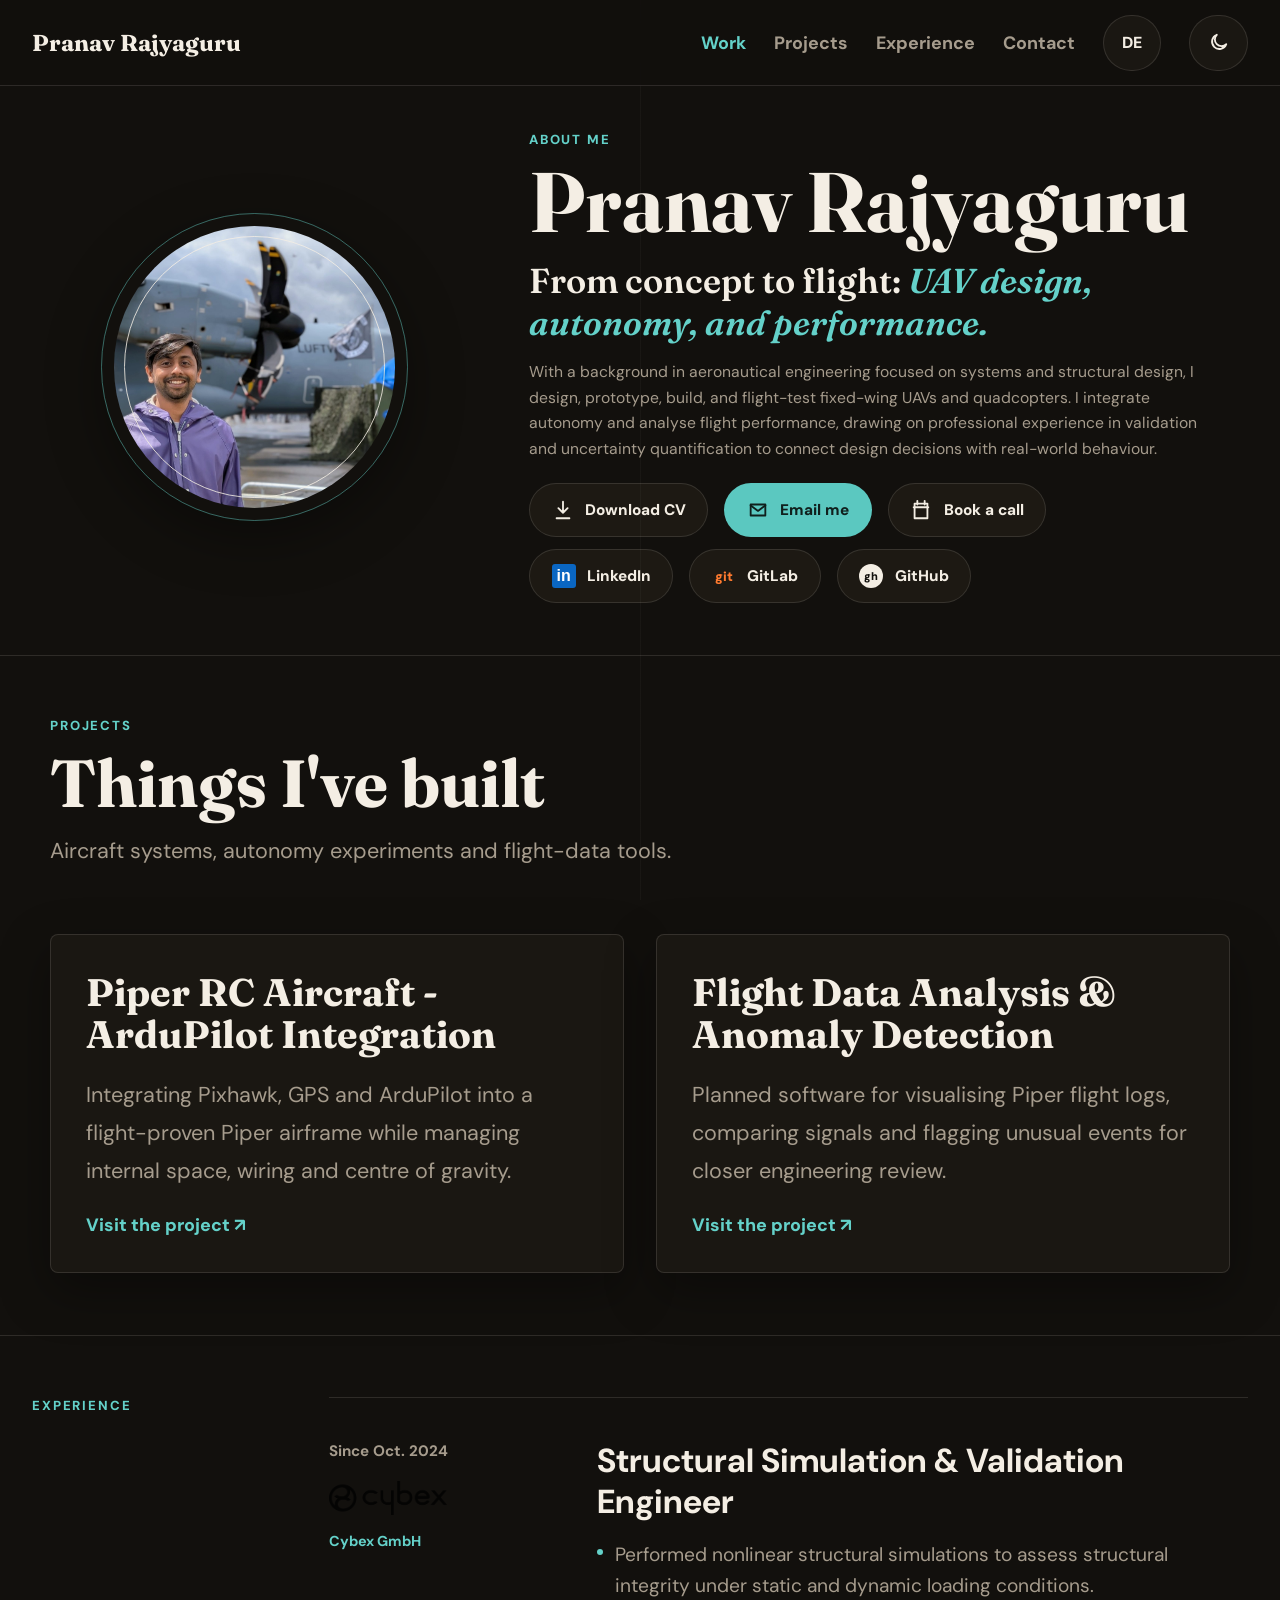
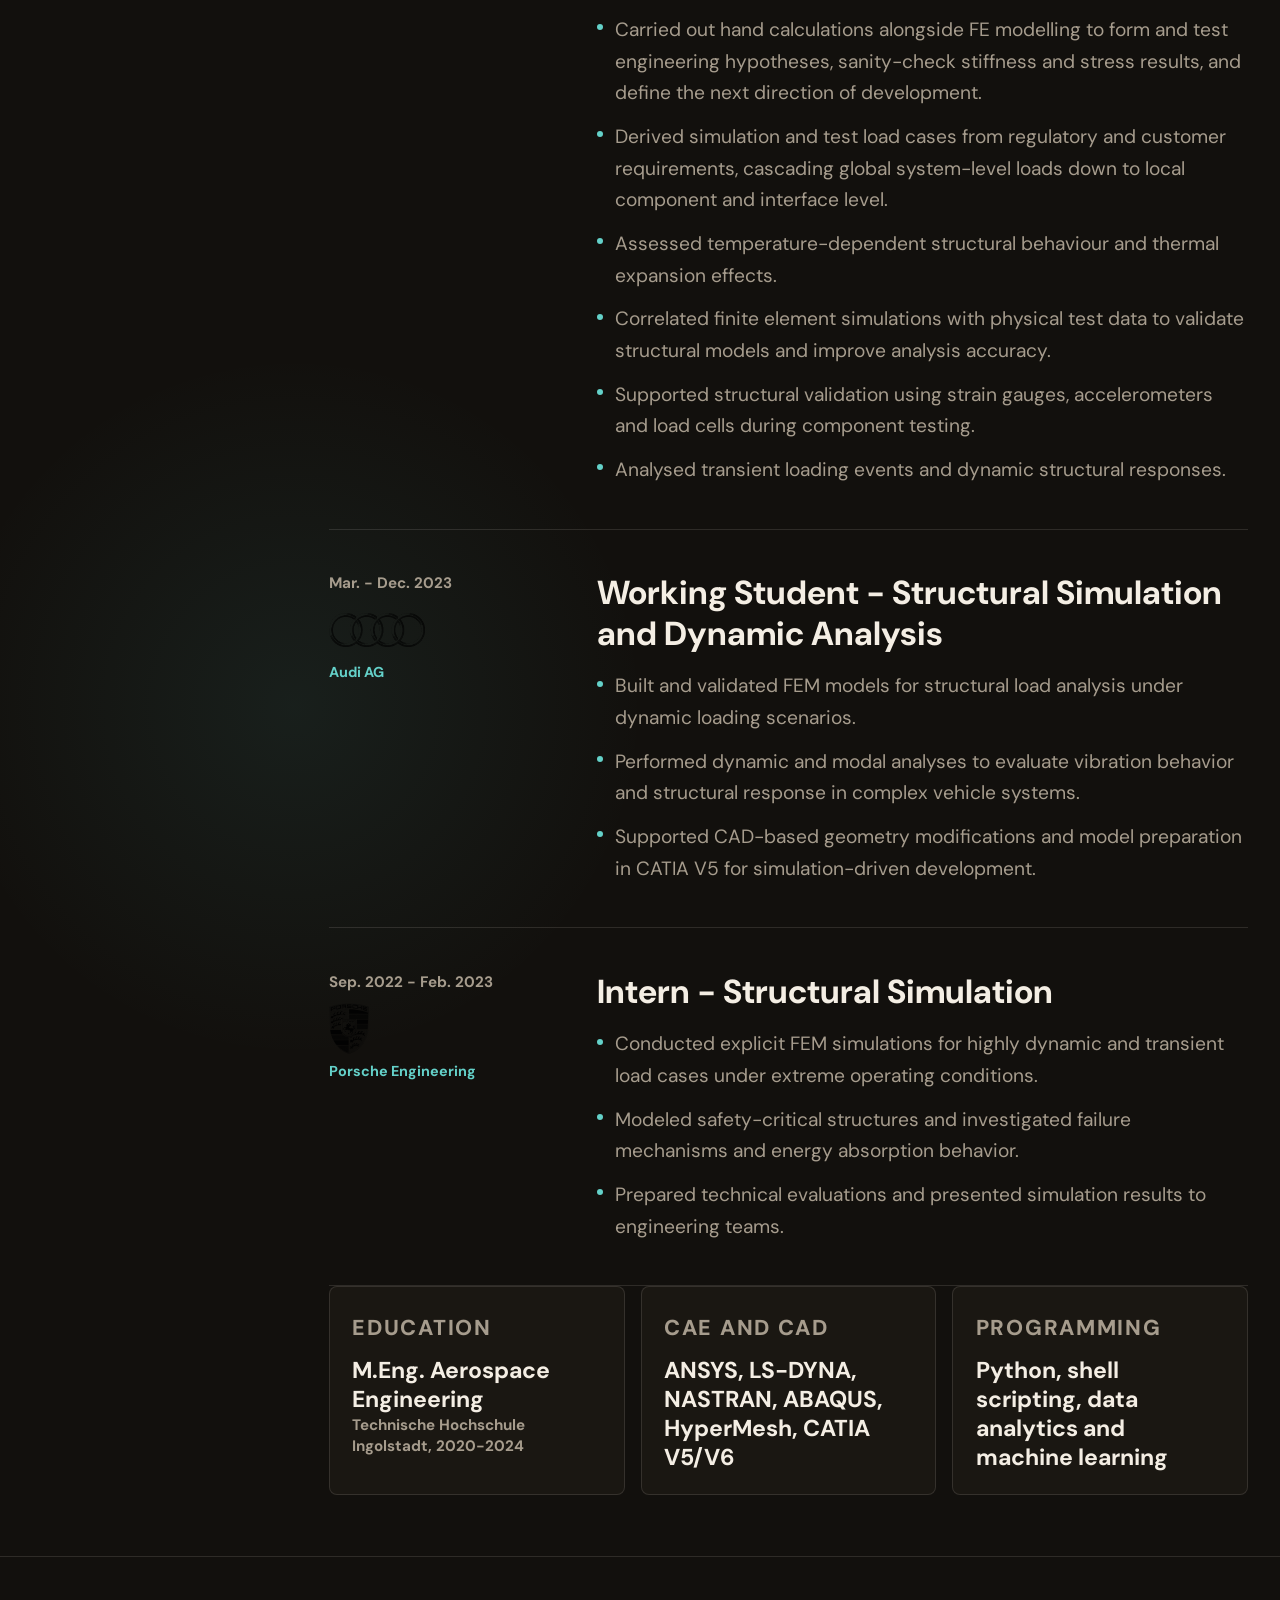
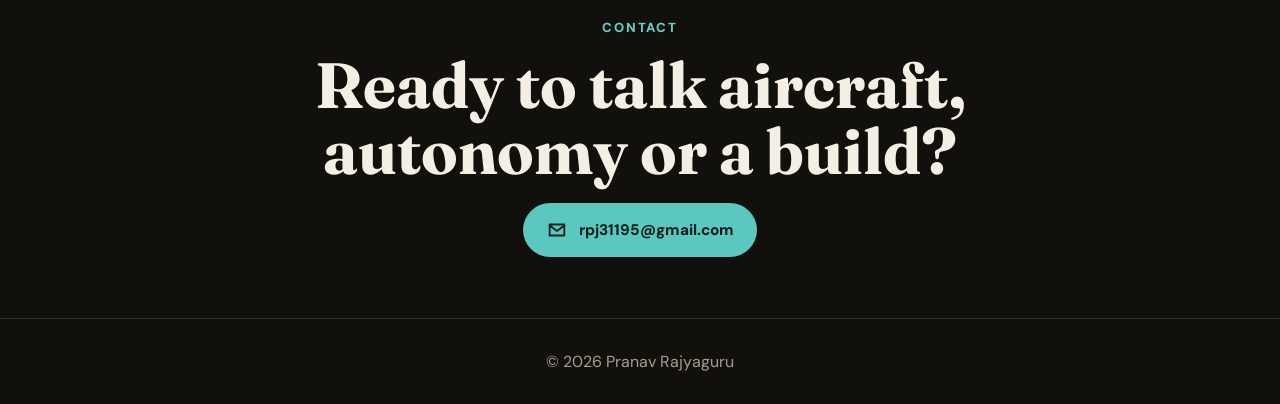
==== commit bd506c4f: "Match project section colors to page" ====
--- a/index.html
+++ b/index.html
@@ -14,7 +14,7 @@
     href="https://fonts.googleapis.com/css2?family=DM+Sans:wght@500;600;700;800&family=Fraunces:opsz,wght@9..144,600;9..144,700&display=swap"
     rel="stylesheet"
   >
-  <link rel="stylesheet" href="style.css?v=20260920-projects-before-experience">
+  <link rel="stylesheet" href="style.css?v=20260920-warm-projects">
 </head>
 <body>
   <header class="site-header">
@@ -238,6 +238,6 @@
     <p>&copy; <span id="currentYear"></span> Pranav Rajyaguru</p>
   </footer>
 
-  <script src="script.js?v=20260920-projects-before-experience"></script>
+  <script src="script.js?v=20260920-warm-projects"></script>
 </body>
 </html>
--- a/style.css
+++ b/style.css
@@ -536,12 +536,12 @@
 }
 
 #projects {
-  background: #0e3132;
-  color: #f4eee4;
+  background: var(--bg);
+  color: var(--text);
 }
 
 #projects.split-section {
-  border-top: 0;
+  border-top: 1px solid var(--line);
 }
 
 #projects .section-kicker {
@@ -560,7 +560,7 @@
 }
 
 .projects-intro {
-  color: rgba(244, 238, 228, 0.72);
+  color: var(--muted);
   font-size: clamp(1.05rem, 1.7vw, 1.35rem);
   line-height: 1.6;
   margin-bottom: clamp(2rem, 5vw, 4rem);
@@ -574,10 +574,10 @@
 }
 
 .compact-project-card {
-  background: rgba(9, 35, 36, 0.7);
-  border: 1px solid rgba(100, 209, 201, 0.24);
+  background: var(--panel);
+  border: 1px solid var(--line);
   border-radius: 8px;
-  box-shadow: 0 24px 60px rgba(0, 0, 0, 0.18);
+  box-shadow: 0 18px 50px var(--shadow);
   display: grid;
   gap: 1.4rem;
   min-height: 250px;
@@ -591,7 +591,7 @@
 }
 
 .compact-project-card p {
-  color: rgba(244, 238, 228, 0.68);
+  color: var(--muted);
   font-size: clamp(1.02rem, 1.5vw, 1.25rem);
   line-height: 1.65;
 }
@@ -605,7 +605,7 @@
 }
 
 .compact-project-card a:hover {
-  color: #f4eee4;
+  color: var(--text);
 }
 
 .project-stack {
